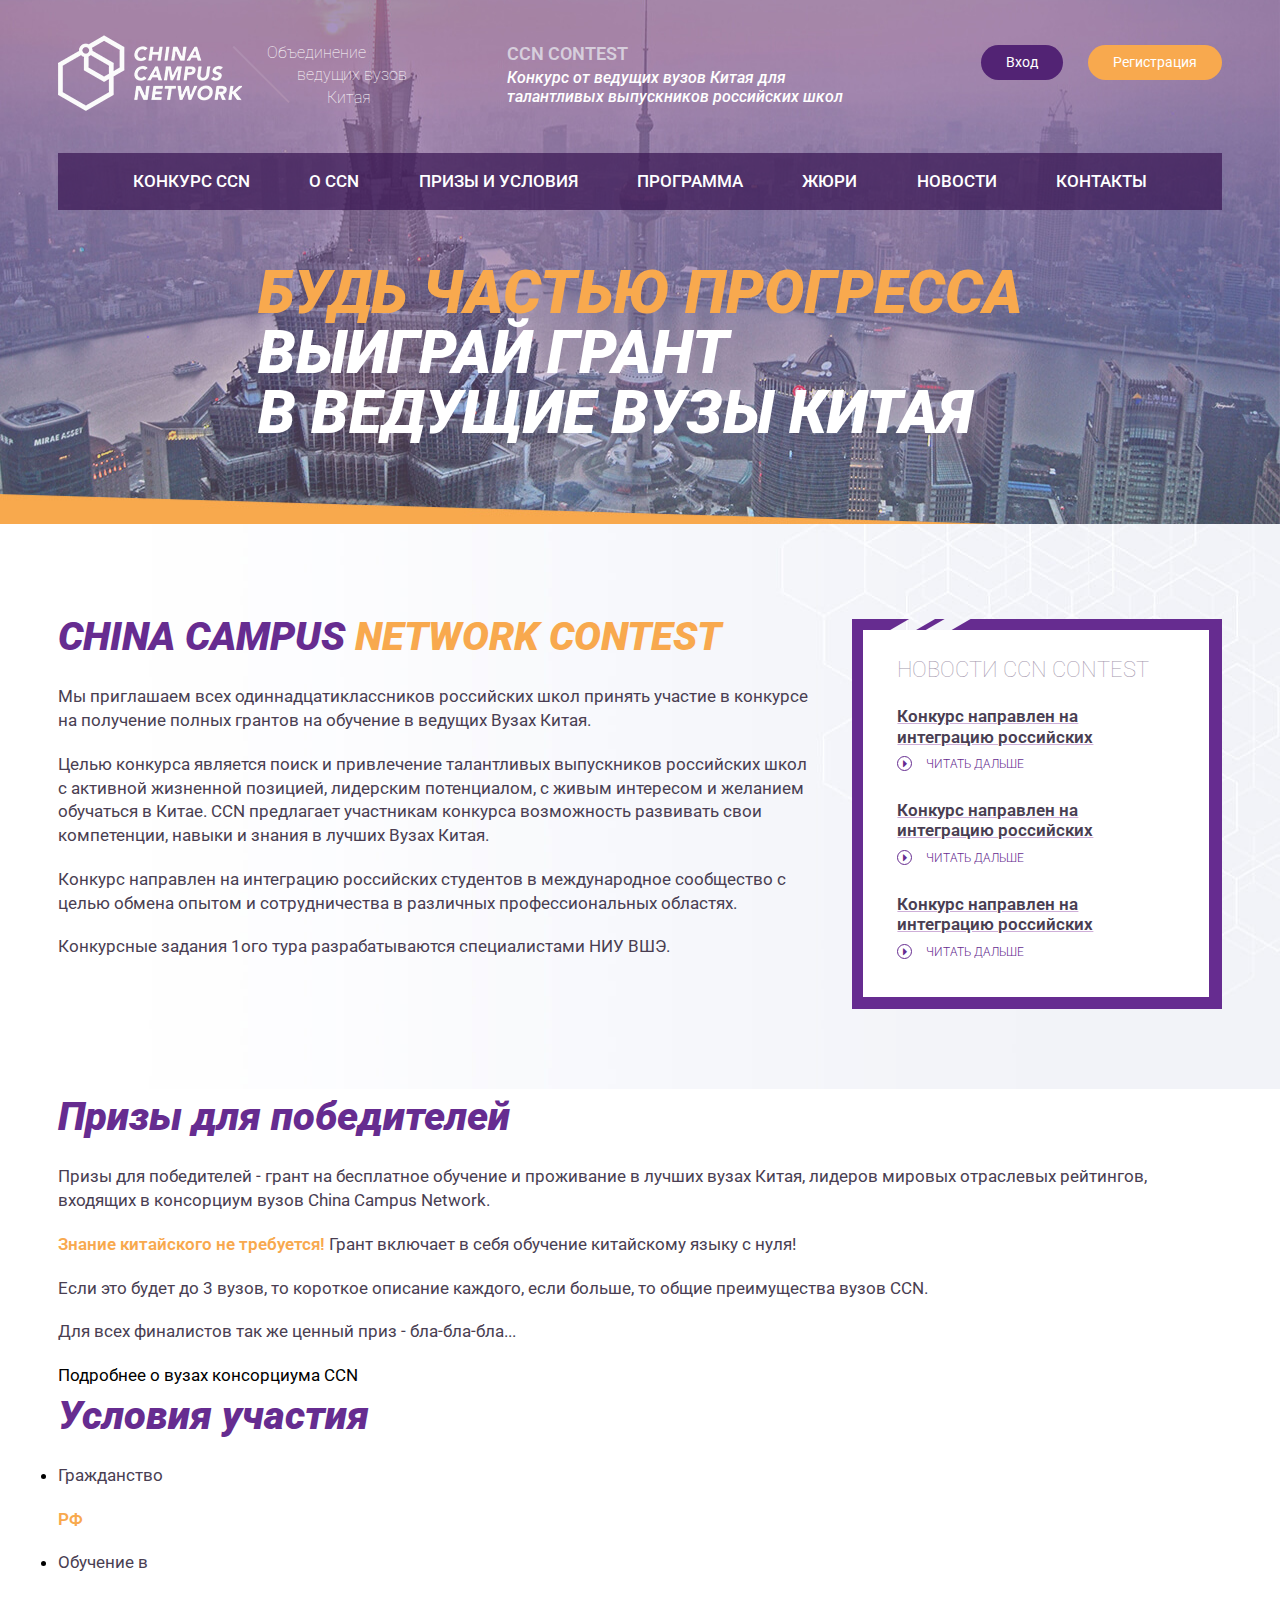
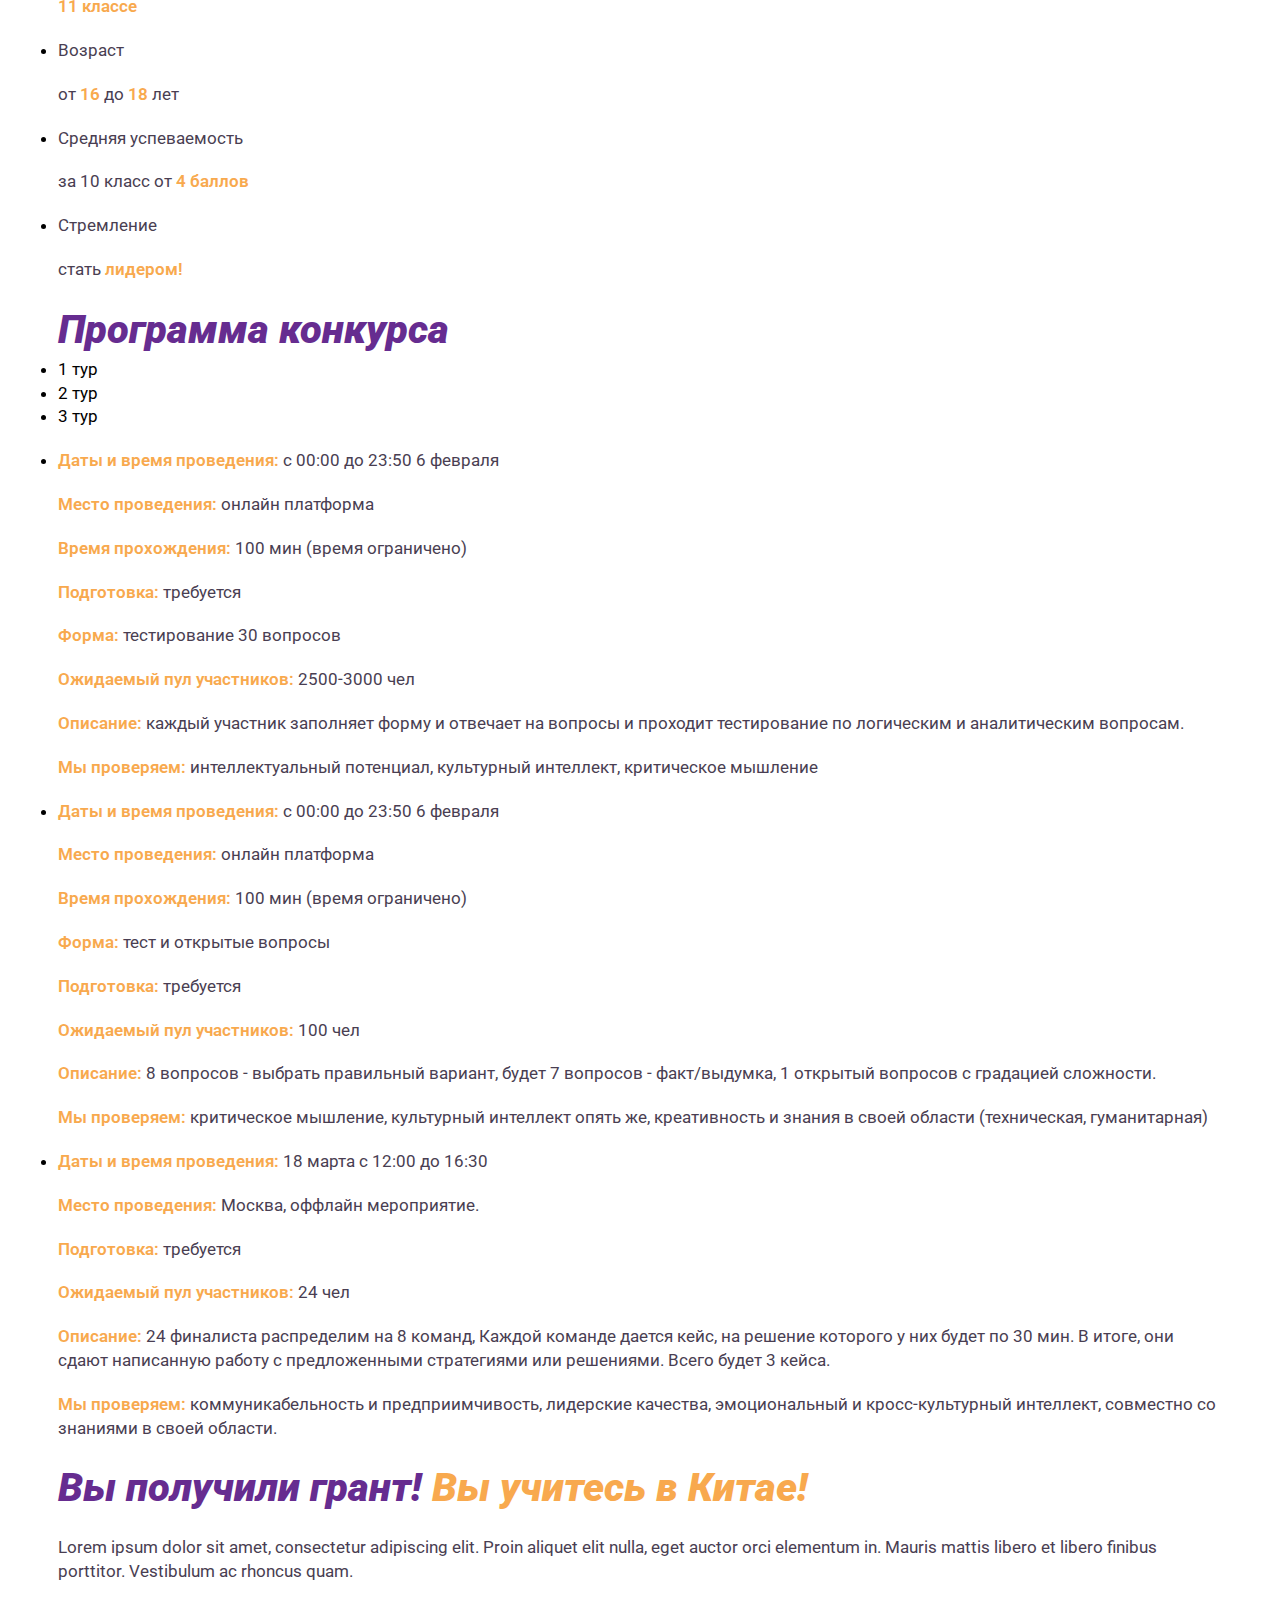
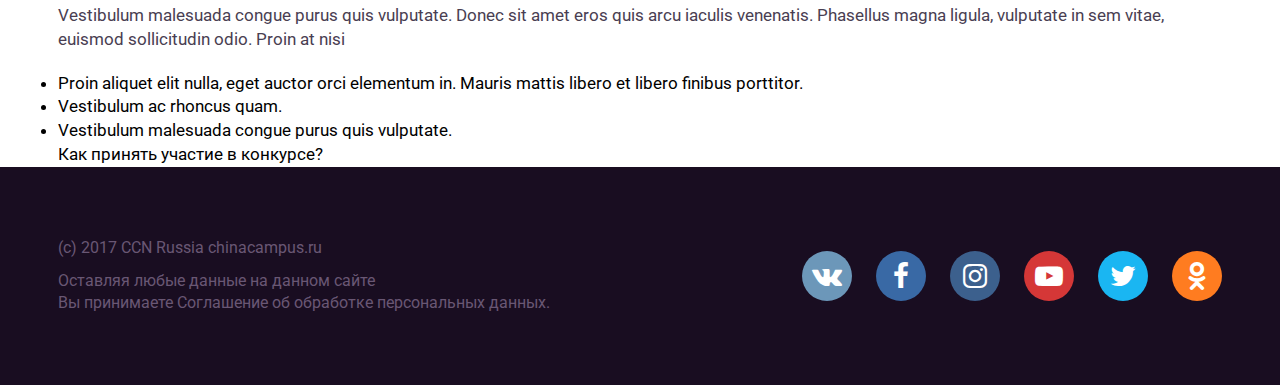
==== index.html @ eeb7c17a "Initial commit" ====
<!DOCTYPE html>
<html lang="en">
<head>
    <meta charset="UTF-8">
    <meta name="viewport" content="width=device-width, initial-scale=1.0">
    <title>China campus network - объединение ведущих вузов Китая</title>
    <link rel="stylesheet" href="css/custom-styles.css">
    <link rel="stylesheet" href="https://cdnjs.cloudflare.com/ajax/libs/font-awesome/4.7.0/css/font-awesome.min.css">
</head>
<body>

<div class="wrapper">

    <header role="banner">

        <div class="header-top">

            <div class="logo-block">

                <a href="#" class="logo"><img src="images/logo.png" alt="logo"></a>

                <div class="tagline">
                    <span>Объединение</span>
                    <span>ведущих вузов</span>
                    <span>Китая</span>
                </div>

            </div>

            <div class="header-info">
                <span>CCN CONTEST</span>
                Конкурс от ведущих вузов Китая для талантливых выпускников российских школ
            </div>

            <div class="sign-block">
                <button class="sign-in">Вход</button>
                <button class="sign-up">Регистрация</button>
            </div>
            
        </div>

        <nav>

            <ul>
                <li><a href="#">Конкурс CCN</a></li>
                <li><a href="#">О CCN</a></li>
                <li><a href="#">Призы и условия</a></li>
                <li><a href="#">Программа</a></li>
                <li><a href="#">Жюри</a></li>
                <li><a href="#">Новости</a></li>
                <li><a href="#">Контакты</a></li>
            </ul>

        </nav>

        <h1>
            <span>БУДЬ ЧАСТЬЮ ПРОГРЕССА</span>
            <span>ВЫИГРАЙ ГРАНТ</span>
            <span>В ВЕДУЩИЕ ВУЗЫ КИТАЯ</span>
        </h1>

    </header>

    <section class="about-ccn" id="about-ccn">

        <div class="section-info">

            <h2>CHINA CAMPUS <span>NETWORK CONTEST</span></h2>

            <p>
                Мы приглашаем всех одиннадцатиклассников российских школ принять участие в конкурсе на получение полных грантов на обучение в ведущих Вузах Китая.
            </p>

            <p>
                Целью конкурса является поиск и привлечение талантливых выпускников российских школ с активной жизненной позицией, лидерским потенциалом, с живым интересом и желанием обучаться в Китае. CCN предлагает участникам конкурса возможность развивать свои компетенции, навыки и знания в лучших Вузах Китая.
            </p>

            <p>
                Конкурс направлен на интеграцию российских студентов в международное сообщество с целью обмена опытом и сотрудничества в различных профессиональных областях.
            </p>

            <p>
                Конкурсные задания 1ого тура разрабатываются специалистами НИУ ВШЭ.
            </p>

        </div>

        <section class="ccn-news" id="ccn-news">

            <h2>Новости CCN CONTEST</h2>

            <div class="news-item">
                <div class="title"><span>Конкурс направлен на интеграцию российских студентов студентов российских студентов студентов</span></div>
                <i class="fa fa-caret-right"></i>
                <a href="#">Читать дальше</a>
            </div>

            <div class="news-item">
                <div class="title"><span>Конкурс направлен на интеграцию российских студентов</span></div>
                <i class="fa fa-caret-right"></i>
                <a href="#">Читать дальше</a>
            </div>

            <div class="news-item">
                <div class="title"><span>Конкурс направлен на интеграцию российских студентов</span></div>
                <i class="fa fa-caret-right"></i>
                <a href="#">Читать дальше</a>
            </div>

        </section>

    </section>

    <section class="prizes" id="prizes">

        <h2>Призы для победителей</h2>

        <div class="section-info">

            <p>
                Призы для победителей - грант на бесплатное обучение и проживание в лучших вузах Китая, лидеров мировых отраслевых рейтингов, входящих в консорциум вузов China Campus Network.
            </p>

            <p>
                <span>Знание китайского не требуется!</span> Грант включает в себя обучение китайскому языку с нуля!
            </p>

            <p>
                Если это будет до 3 вузов, то короткое описание каждого, если больше, то общие преимущества вузов CCN.
            </p>

            <p>
                Для всех финалистов так же ценный приз - бла-бла-бла...
            </p>

        </div>

        <div class="universities">

            <a href="#" class="btn-round">Подробнее о вузах консорциума CCN</a>

        </div>

    </section>

    <section class="conditions" id="conditions">

        <h2>Условия участия</h2>

        <ul>
            <li>
                <p>Гражданство</p>
                <p><span>РФ</span></p>
            </li>
            <li>
                <p>Обучение в</p>
                <p><span>11 классе</span></p>
            </li>
            <li>
                <p>Возраст</p>
                <p>от <span>16</span> до <span>18</span> лет</p>
            </li>
            <li>
                <p>Средняя успеваемость</p>
                <p>за 10 класс от <span>4 баллов</span></p>
            </li>
            <li>
                <p>Стремление</p>
                <p>стать <span>лидером!</span></p>
            </li>
        </ul>

    </section>

    <section class="program" id="program">

        <h2>Программа конкурса</h2>

        <ul class="program-caption">
            <li>1 тур</li>
            <li>2 тур</li>
            <li>3 тур</li>
        </ul>

        <ul class="program-tours">

            <li>

                <p>
                    <span class="newline">Даты и время проведения:</span> с 00:00 до 23:50 6 февраля
                </p>

                <p>
                    <span>Место проведения:</span> онлайн платформа
                </p>

                <p>
                    <span>Время прохождения:</span> 100 мин (время ограничено)
                </p>

                <p>
                    <span>Подготовка:</span> требуется
                </p>

                <p>
                    <span>Форма:</span> тестирование 30 вопросов
                </p>

                <p>
                    <span class="newline">Ожидаемый пул участников:</span> 2500-3000 чел
                </p>

                <p>
                    <span>Описание:</span> каждый участник заполняет форму и отвечает на вопросы и проходит тестирование по логическим и аналитическим вопросам.
                </p>

                <p>
                    <span class="newline">Мы проверяем:</span> интеллектуальный потенциал, культурный интеллект, критическое мышление
                </p>

            </li>

            <li>

                <p>
                    <span class="newline">Даты и время проведения:</span> с 00:00 до 23:50 6 февраля
                </p>

                <p>
                    <span>Место проведения:</span> онлайн платформа
                </p>

                <p>
                    <span>Время прохождения:</span> 100 мин (время ограничено)
                </p>

                <p>
                    <span>Форма:</span> тест и открытые вопросы
                </p>

                <p>
                    <span>Подготовка:</span> требуется
                </p>

                <p>
                    <span class="newline">Ожидаемый пул участников:</span> 100 чел
                </p>

                <p>
                    <span>Описание:</span> 8 вопросов - выбрать правильный вариант, будет 7 вопросов - факт/выдумка, 1 открытый вопросов с градацией сложности.
                </p>

                <p>
                    <span>Мы проверяем:</span> критическое мышление, культурный интеллект опять же, креативность и знания в своей области (техническая, гуманитарная)
                </p>

            </li>

            <li>

                <p>
                    <span class="newline">Даты и время проведения:</span> 18 марта с 12:00 до 16:30
                </p>

                <p>
                    <span>Место проведения:</span> Москва, оффлайн мероприятие.
                </p>

                <p>
                    <span>Подготовка:</span> требуется
                </p>

                <p>
                    <span class="newline">Ожидаемый пул участников:</span> 24 чел
                </p>

                <p>
                    <span>Описание:</span> 24 финалиста распределим на 8 команд, Каждой команде дается кейс, на решение которого у них будет по 30 мин. В итоге, они сдают написанную работу с предложенными стратегиями или решениями. Всего будет 3 кейса.
                </p>

                <p>
                    <span>Мы проверяем:</span> коммуникабельность и предприимчивость, лидерские качества, эмоциональный и кросс-культурный интеллект, совместно со знаниями в своей области.
                </p>

            </li>

        </ul>

    </section>

    <section class="how-participate" id="how-participate">

        <h2>Вы получили грант! <span>Вы учитесь в Китае!</span></h2>

        <div class="section-info">

            <p>
                Lorem ipsum dolor sit amet, consectetur adipiscing elit. Proin aliquet elit nulla, eget auctor orci elementum in. Mauris mattis libero et libero finibus porttitor. Vestibulum ac rhoncus quam.
            </p>

            <p>
                Vestibulum malesuada congue purus quis vulputate. Donec sit amet eros quis arcu iaculis venenatis. Phasellus magna ligula, vulputate in sem vitae, euismod sollicitudin odio. Proin at nisi
            </p>

        </div>

        <div class="section-list">

            <h3></h3>

            <ul>
                <li>Proin aliquet elit nulla, eget auctor orci elementum in. Mauris mattis libero et libero finibus porttitor. </li>
                <li>Vestibulum ac rhoncus quam.</li>
                <li>Vestibulum malesuada congue purus quis vulputate.</li>
            </ul>

        </div>

        <a href="#" class="btn-round">Как принять участие в конкурсе?</a>

    </section>

    <footer role="contentinfo">

        <div class="footer-info">

            <p>(c) 2017 CCN Russia <a href="http://chinacampus.ru">chinacampus.ru</a></p>

            <p>Оставляя любые данные на данном сайте</p>

            <p>Вы принимаете <a href="#">Соглашение об обработке персональных данных</a>.</p>

        </div>

        <ul class="social-links">
            <li><a href="#"><i class="fa fa-vk"></i></a></li>
            <li><a href="#"><i class="fa fa-facebook"></i></a></li>
            <li><a href="#"><i class="fa fa-instagram"></i></a></li>
            <li><a href="#"><i class="fa fa-youtube-play"></i></a></li>
            <li><a href="#"><i class="fa fa-twitter"></i></a></li>
            <li><a href="#"><i class="fa fa-odnoklassniki"></i></a></li>
        </ul>

    </footer>

</div>

<script src="js/jquery-3.1.1.min.js"></script>
<script src="js/custom-scripts.js"></script>
</body>
</html>
---- css/custom-styles.css ----
@charset "UTF-8";
@import url('https://fonts.googleapis.com/css?family=Roboto:100,100i,300,300i,400,400i,500,500i,700,700i,900,900i&subset=cyrillic');

/**********************************************************************************************************************
********** general
***********************************************************************************************************************/

* {
    padding: 0;
    margin: 0;
    -webkit-box-sizing: border-box;
    -moz-box-sizing: border-box;
    box-sizing: border-box;
    font-size: 17px;
    line-height: 1.4;
    color: #000000;
    font-family: 'Roboto', sans-serif;
}

body {
    background: #ffffff;
}

.wrapper {
    width: 1280px;
    margin: 0 auto;
    position: relative;
}
section {
    display: block;
    width: 100%;
    position: relative;
    padding: 0 4.5%;
}
section:after {
    content: '';
    display: block;
    clear: both;
}
section p {
    margin: 20px 0;
    color: #493e52;
}
section p span {
    color: #f8a94e;
    font-weight: 600;
}
h1 {
    display: inline-block;
    font-size: 3.529411764705882em;
    text-align: left;
    margin: 4.5% 0 7%;
}
h1 span {
    display: block;
    font-size: inherit;
    color: #ffffff;
    font-weight: 900;
    font-style: italic;
    line-height: 1;
}
h1 span:first-of-type {
    color: #f8a94e;
}
h2 {
    font-size: 2.352941176470588em;
    color: #662c90;
    font-weight: 900;
    font-style: italic;
}
h2 span {
    font-size: inherit;
    color: #f8a94e;
    font-weight: inherit;
    font-style: inherit;
}

a {
    text-decoration: none;
}

a, button {
    cursor: pointer;
    -webkit-transition: 0.4s;
    -moz-transition: 0.4s;
    -ms-transition: 0.4s;
    -o-transition: 0.4s;
    transition: 0.4s;
    -webkit-appearance: none;
}

a:active, a:focus {
    outline: none;
}

button, button:hover, button:active {
    outline: none;
    border: none;
}
button::-moz-focus-inner {
    outline: none;
    border: none;
}

/**********************************************************************************************************************
********** header
***********************************************************************************************************************/

header[role='banner'] {
    background: transparent url('../images/background-header.jpg') no-repeat center bottom;
    background-size: cover;
    padding: 0 4.5%;
    text-align: center;
}

.header-top {
    display: flex;
    justify-content: space-between;
    align-items: flex-start;
    text-align: left;
    padding: 3% 0;
}

.logo {
    width: 184px;
    float: left;
    position: relative;
}
.logo:after {
    content: '';
    display: block;
    width: 2px;
    height: 95%;
    background: #ae8fb0;
    position: absolute;
    right: -20px;
    top: 0;
    -webkit-transform: rotate(-45deg);
    -moz-transform: rotate(-45deg);
    -ms-transform: rotate(-45deg);
    -o-transform: rotate(-45deg);
    transform: rotate(-45deg);
}
.tagline {
    float: left;
    margin-left: 25px;
    margin-top: 7px;
}
.tagline span {
    display: block;
    font-weight: 100;
    color: #ffffff;
    font-size: 0.9411764705882353em;
}
.tagline span:nth-of-type(2) {
    margin-left: 30px;
}
.tagline span:nth-of-type(3) {
    margin-left: 60px;
}

.header-info {
    width: 375px;
    font-size: 0.9411764705882353em;
    color: #ffffff;
    font-style: italic;
    font-weight: 500;
    line-height: 1.2;
}
.header-info span {
    display: block;
    color: #d6cedc;
    font-size: 1.125em;
    font-style: normal;
    font-weight: 600;
    line-height: 1;
    margin: 10px 0 5px;
}

.sign-block button {
    display: block;
    float: left;
    height: 35px;
    line-height: 1;
    padding: 0 25px;
    font-size: 0.8235294117647059em;
    color: #ffffff;
    -webkit-border-radius: 20px;
    -moz-border-radius: 20px;
    border-radius: 20px;
    margin-top: 10px;
}
.sign-in {
    background: #522374;
}
.sign-in:hover {
    background: #ffffff;
    color: #522374;
}
button:active {
    padding-top: 5px;
}
.sign-up {
    background: #f8a94e;
    margin-left: 25px;
}
.sign-up:hover {
    background: #ffffff;
    color: #f8a94e;
}

nav {
    background: rgba(55, 20, 81, 0.7);
}
nav ul {
    display: flex;
    justify-content: space-between;
    align-items: stretch;
    padding: 0 5%;
    list-style: none;
}
nav ul li a {
    display: block;
    font-weight: 500;
    text-transform: uppercase;
    color: #ffffff;
    line-height: 1;
    padding: 1.2em 1em;
    overflow: hidden;
    position: relative;
}
nav ul li a:hover {
    background: linear-gradient(to right, rgba(55, 20, 81, 0) 0%, rgba(55, 20, 81, 0.5) 20%, rgba(55, 20, 81, 0.5) 85%, rgba(55, 20, 81, 0) 100%);
    color: #f8a94e;
}
nav ul li a:active {
    padding: 1.4em 1em 1em;
}

/**********************************************************************************************************************
********** footer
***********************************************************************************************************************/

footer[role='contentinfo'] {
    display: flex;
    justify-content: space-between;
    align-items: center;
    background: #190d21;
    padding: 5.5% 4.5%;
}

.footer-info  p {
    color: #695774;
    font-size: 0.9411764705882353em;
}
.footer-info  p:first-of-type {
    padding-bottom: 10px;
}
.footer-info  p a {
    font-size: inherit;
    color: inherit;
}
.footer-info  p a:hover {
    color: #f8a94e;
}
.footer-info .personal-data {

}
footer .social-links li {
    display: inline-block;
    margin-right: 20px;
}
footer .social-links li:last-child {
    margin-right: 0;
}
footer .social-links li a {
    display: block;
    width: 50px;
    height: 50px;
    color: #ffffff;
    -webkit-border-radius: 100%;
    -moz-border-radius: 100%;
    border-radius: 100%;
    text-align: center;
}
footer .social-links li:nth-child(1) a {background: #6c97b9;}
footer .social-links li:nth-child(2) a {background: #3969a5;}
footer .social-links li:nth-child(3) a {background: #3c608d;}
footer .social-links li:nth-child(4) a {background: #d53737;}
footer .social-links li:nth-child(5) a {background: #1ab6f2;}
footer .social-links li:nth-child(6) a {background: #ff7c20;}

footer .social-links li:nth-child(1) a:hover {background: #ffffff; color: #6c97b9;}
footer .social-links li:nth-child(2) a:hover {background: #ffffff; color: #3969a5;}
footer .social-links li:nth-child(3) a:hover {background: #ffffff; color: #3c608d;}
footer .social-links li:nth-child(4) a:hover {background: #ffffff; color: #d53737;}
footer .social-links li:nth-child(5) a:hover {background: #ffffff; color: #1ab6f2;}
footer .social-links li:nth-child(6) a:hover {background: #ffffff; color: #ff7c20;}

footer .social-links li a:active {
    -webkit-transform: scale(0.9);
    -moz-transform: scale(0.9);
    -ms-transform: scale(0.9);
    -o-transform: scale(0.9);
    transform: scale(0.9);
}

footer .social-links li a i {
    color: inherit;
    font-size: 28px;
    line-height: 50px;
}

/**********************************************************************************************************************
********** about-ccn
***********************************************************************************************************************/

.about-ccn {
    padding-top: 7.4%;
    padding-bottom: 6.25%;
    background: url('../images/background-1.jpg') no-repeat right top;
    background-size: cover;
}
.section-info h2 {
    margin-top: -10px;
}
.about-ccn .section-info {
    float: left;
    width: calc(100% - 405px);
}
.ccn-news {
    width: 370px;
    height: 390px;
    float: right;
    background: transparent url('../images/background-2.png') no-repeat center;
    background-size: 100%;
    padding: 40px 45px;
}
.ccn-news h2 {
    font-size: 1.294117647058824em;
    color: #a598ae;
    text-transform: uppercase;
    font-weight: 100;
    font-style: normal;
    line-height: 1;
    overflow: hidden;
    text-overflow: ellipsis;
    white-space: nowrap;
}
.ccn-news .news-item {
    margin-top: 25px;
}
.ccn-news .news-item .title {
    color: #ceaed8;
    font-weight: 100;
    text-decoration: underline;
    margin-bottom: 5px;
    line-height: 1.2;
    overflow: hidden;
    height: 40px;
}
.ccn-news .news-item .title span {
    color: #493e52;
    font-weight: 600;
    line-height: 1;
}
.ccn-news .news-item .fa {
    display: inline-block;
    text-align: center;
    width: 15px;
    height: 15px;
    line-height: 15px;
    border: 1px solid #662c90;
    -webkit-border-radius: 100%;
    -moz-border-radius: 100%;
    border-radius: 100%;
    color: #662c90;
    font-size: 12px;
    padding-left: 1px;
    margin-right: 10px;
}
.ccn-news .news-item a {
    color: #662c90;
    font-size: 12px;
    text-transform: uppercase;
    font-weight: 300;
}
.ccn-news .news-item a:hover {
    text-decoration: underline;
}
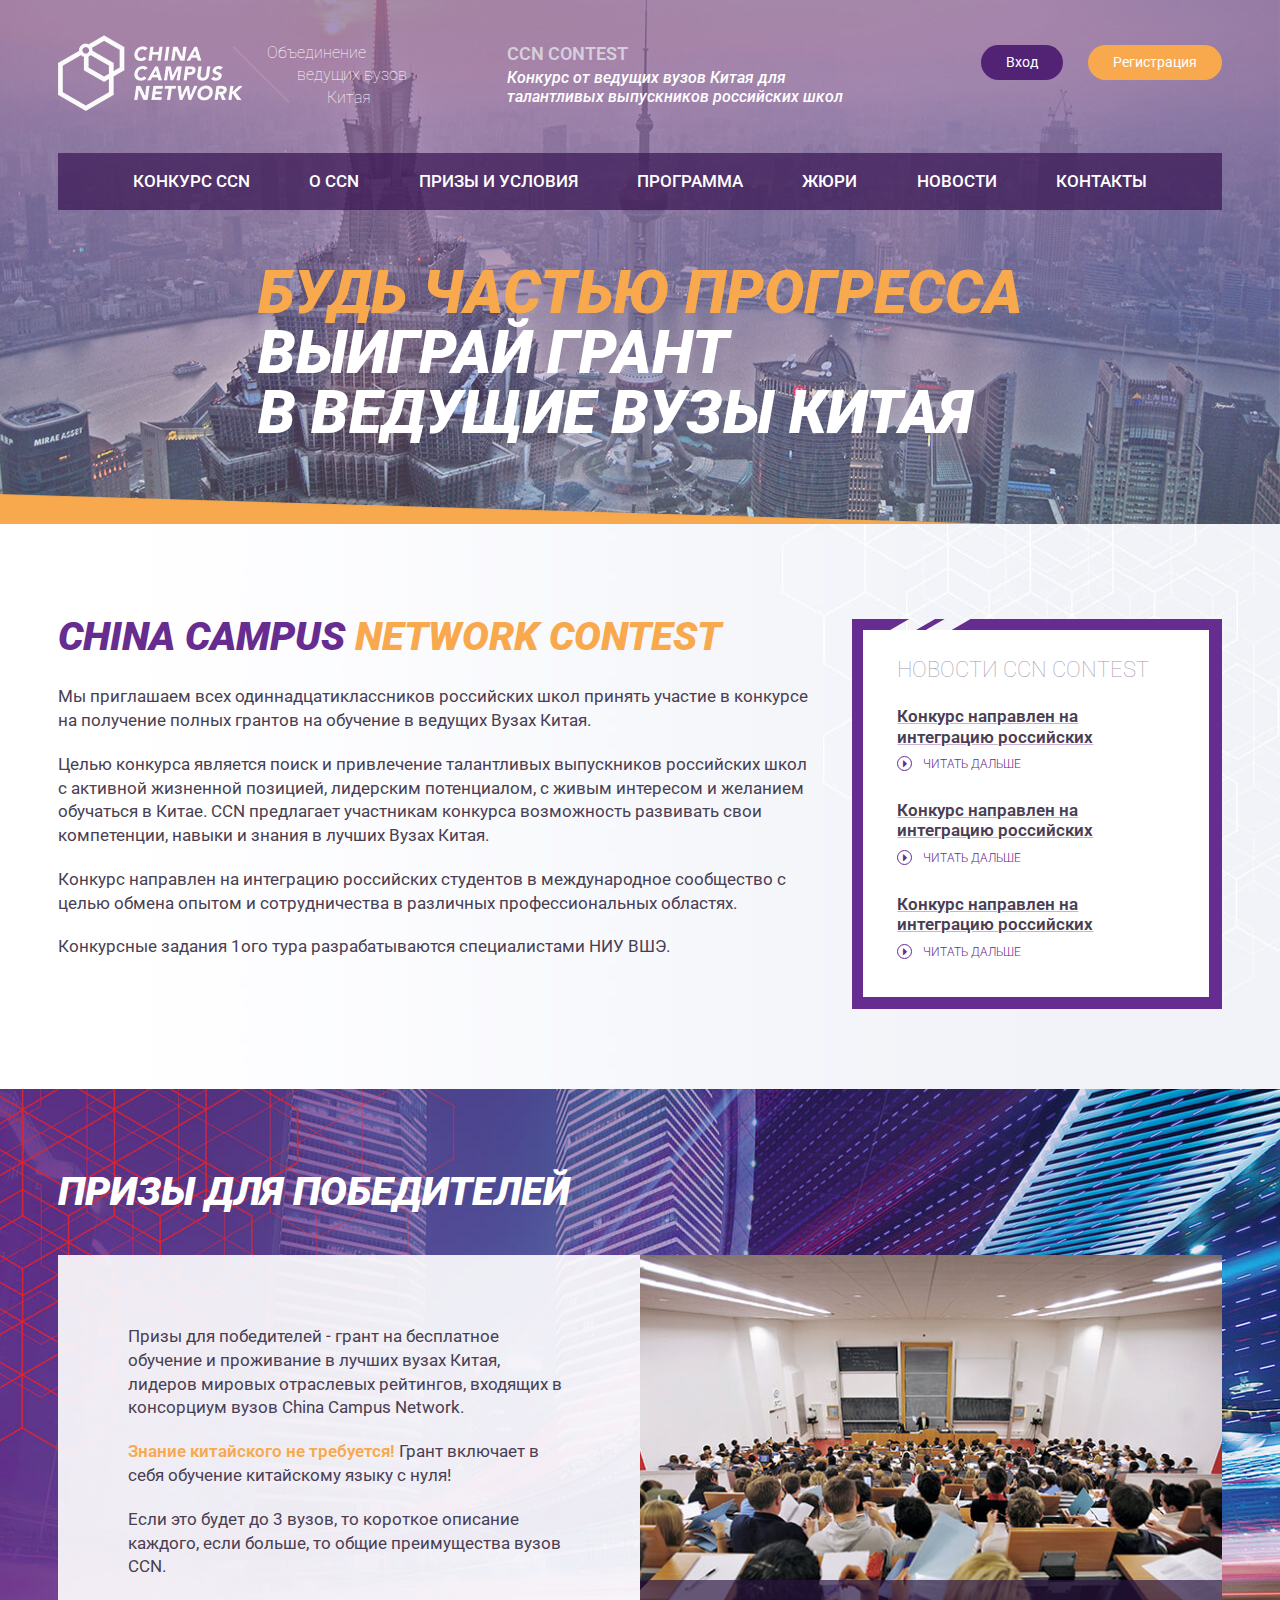
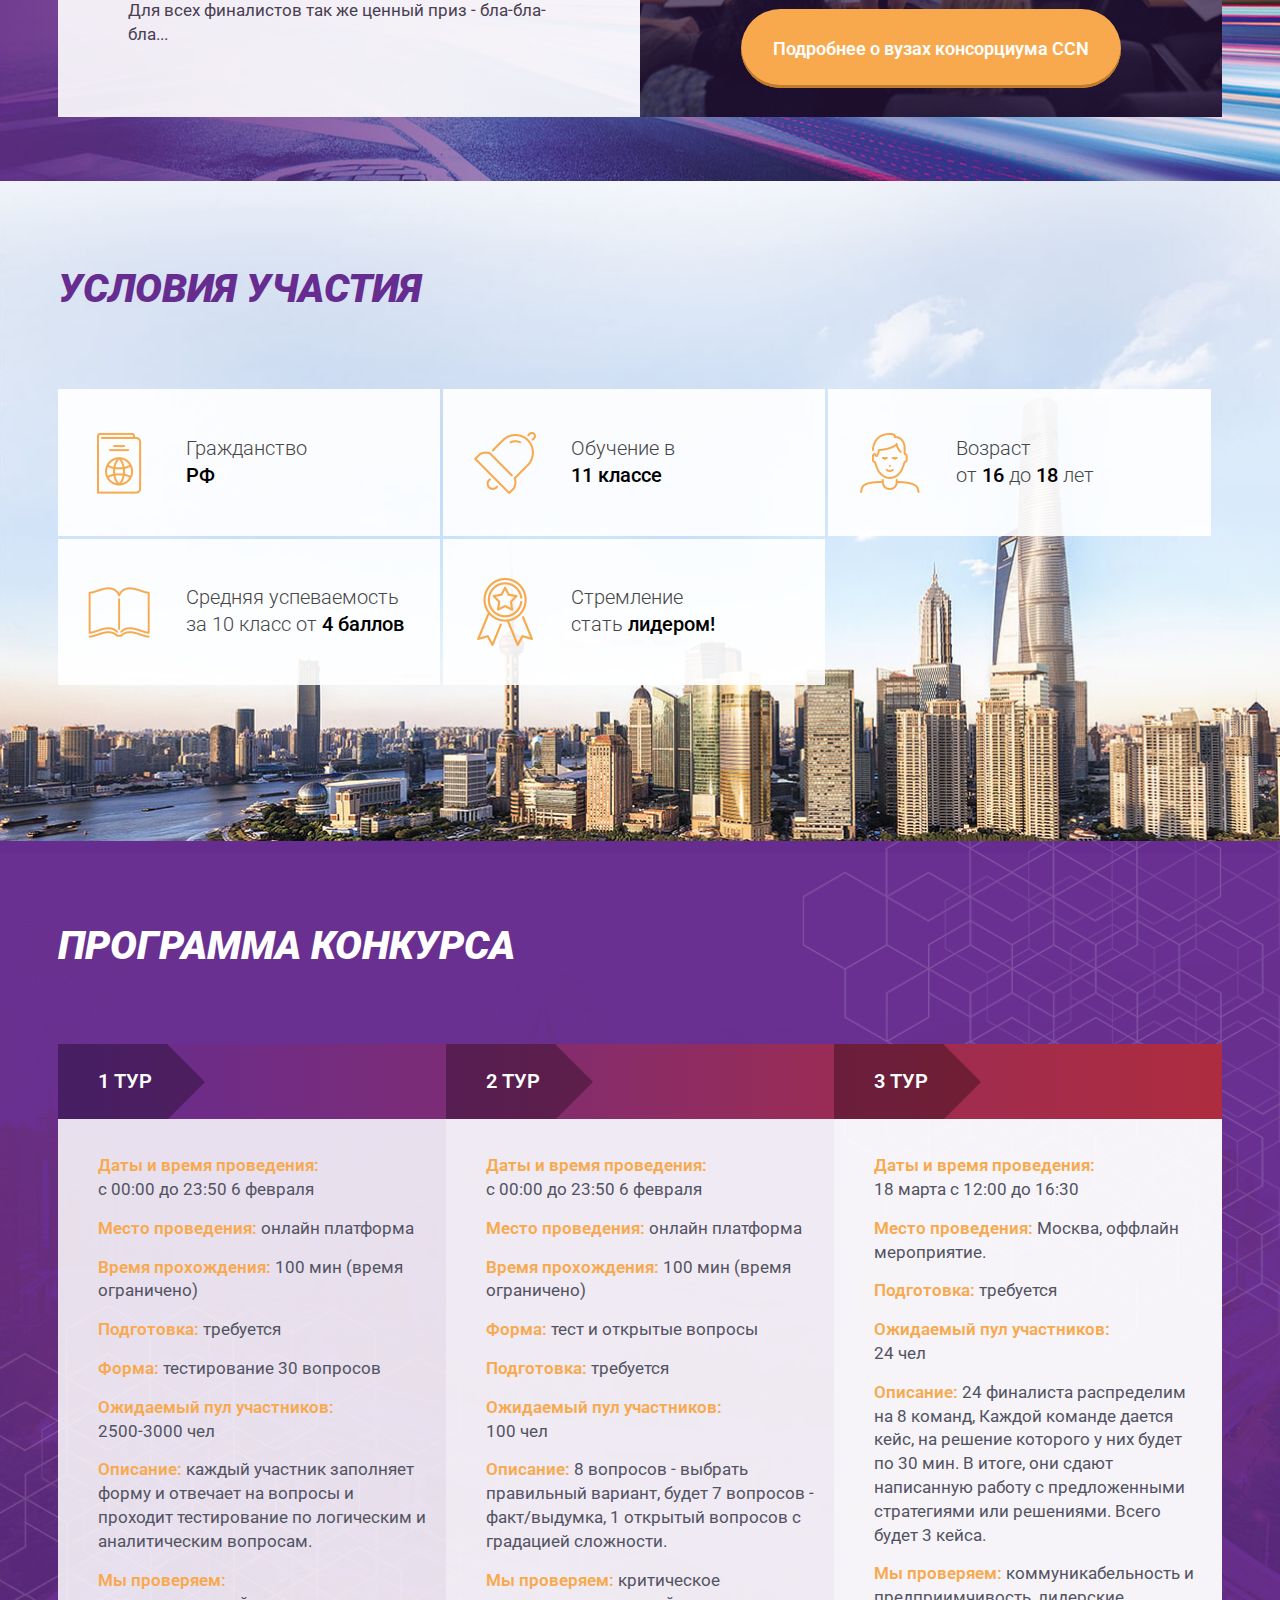
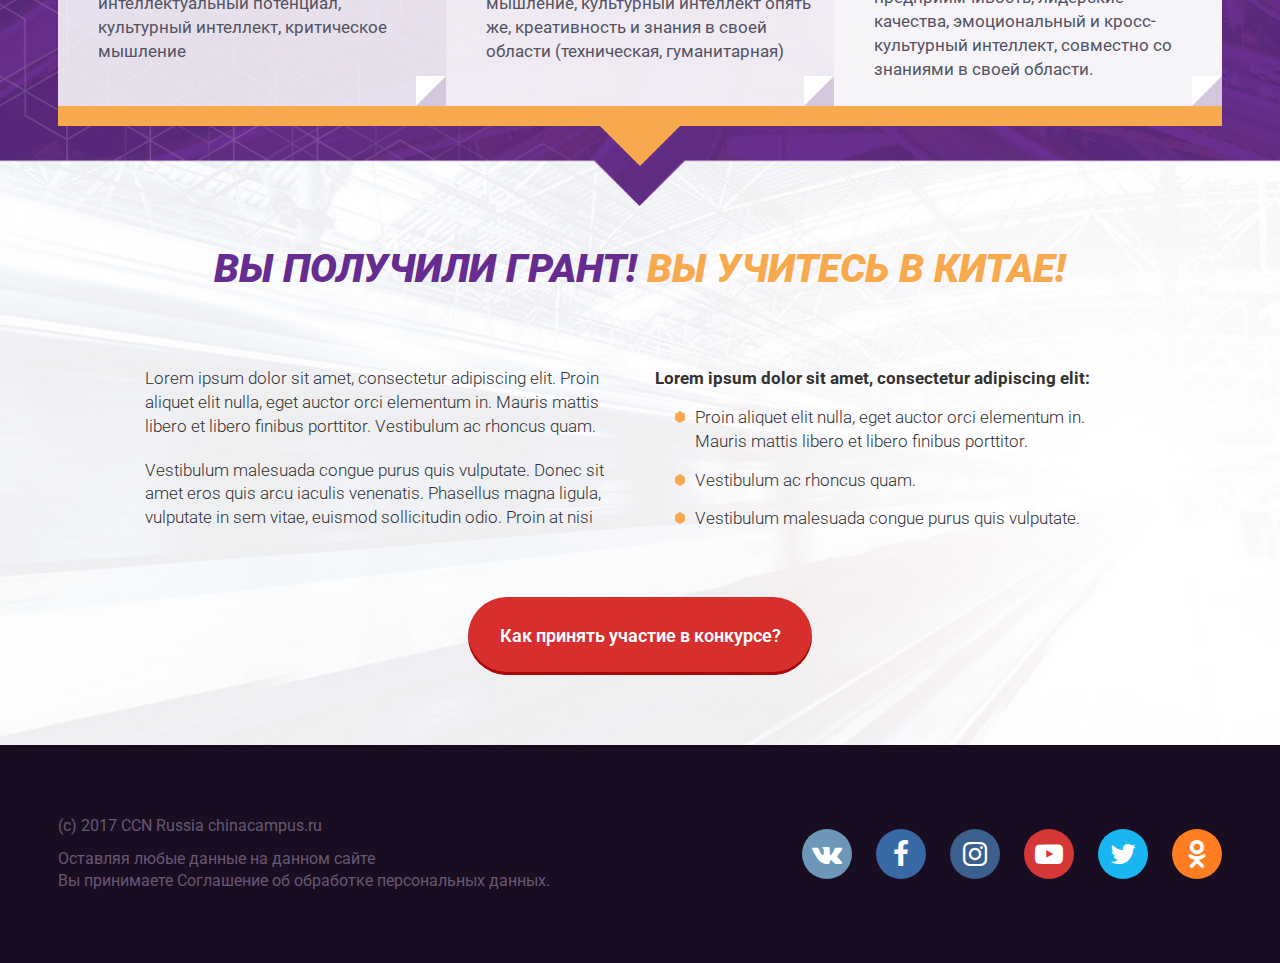
==== commit 44e4ab48: "v 0.1" ====
--- a/index.html
+++ b/index.html
@@ -91,19 +91,25 @@
 
             <div class="news-item">
                 <div class="title"><span>Конкурс направлен на интеграцию российских студентов студентов российских студентов студентов</span></div>
-                <i class="fa fa-caret-right"></i>
+                <div class="icon-item">
+                    <i class="fa fa-caret-right"></i>
+                </div>
                 <a href="#">Читать дальше</a>
             </div>
 
             <div class="news-item">
                 <div class="title"><span>Конкурс направлен на интеграцию российских студентов</span></div>
-                <i class="fa fa-caret-right"></i>
+                <div class="icon-item">
+                    <i class="fa fa-caret-right"></i>
+                </div>
                 <a href="#">Читать дальше</a>
             </div>
 
             <div class="news-item">
                 <div class="title"><span>Конкурс направлен на интеграцию российских студентов</span></div>
-                <i class="fa fa-caret-right"></i>
+                <div class="icon-item">
+                    <i class="fa fa-caret-right"></i>
+                </div>
                 <a href="#">Читать дальше</a>
             </div>
 
@@ -137,7 +143,9 @@
 
         <div class="universities">
 
-            <a href="#" class="btn-round">Подробнее о вузах консорциума CCN</a>
+            <div class="btn-wrapper">
+                <a href="#" class="btn-round">Подробнее о вузах консорциума CCN</a>
+            </div>
 
         </div>
 
@@ -149,24 +157,29 @@
 
         <ul>
             <li>
-                <p>Гражданство</p>
-                <p><span>РФ</span></p>
-            </li>
-            <li>
-                <p>Обучение в</p>
-                <p><span>11 классе</span></p>
-            </li>
-            <li>
-                <p>Возраст</p>
-                <p>от <span>16</span> до <span>18</span> лет</p>
-            </li>
-            <li>
-                <p>Средняя успеваемость</p>
-                <p>за 10 класс от <span>4 баллов</span></p>
-            </li>
-            <li>
-                <p>Стремление</p>
-                <p>стать <span>лидером!</span></p>
+                <div class="icon-conditions"></div>
+                <div>Гражданство</div>
+                <div><span>РФ</span></div>
+            </li>
+            <li>
+                <div class="icon-conditions"></div>
+                <div>Обучение в</div>
+                <div><span>11 классе</span></div>
+            </li>
+            <li>
+                <div class="icon-conditions"></div>
+                <div>Возраст</div>
+                <div>от <span>16</span> до <span>18</span> лет</div>
+            </li>
+            <li>
+                <div class="icon-conditions"></div>
+                <div>Средняя успеваемость</div>
+                <div>за 10 класс от <span>4 баллов</span></div>
+            </li>
+            <li>
+                <div class="icon-conditions"></div>
+                <div>Стремление</div>
+                <div>стать <span>лидером!</span></div>
             </li>
         </ul>
 
@@ -177,9 +190,9 @@
         <h2>Программа конкурса</h2>
 
         <ul class="program-caption">
-            <li>1 тур</li>
-            <li>2 тур</li>
-            <li>3 тур</li>
+            <li><span>1 тур</span></li>
+            <li><span>2 тур</span></li>
+            <li><span>3 тур</span></li>
         </ul>
 
         <ul class="program-tours">
@@ -306,12 +319,12 @@
 
         <div class="section-list">
 
-            <h3></h3>
+            <h3>Lorem ipsum dolor sit amet, consectetur adipiscing elit:</h3>
 
             <ul>
-                <li>Proin aliquet elit nulla, eget auctor orci elementum in. Mauris mattis libero et libero finibus porttitor. </li>
-                <li>Vestibulum ac rhoncus quam.</li>
-                <li>Vestibulum malesuada congue purus quis vulputate.</li>
+                <li><span></span>Proin aliquet elit nulla, eget auctor orci elementum in. Mauris mattis libero et libero finibus porttitor. </li>
+                <li><span></span>Vestibulum ac rhoncus quam.</li>
+                <li><span></span>Vestibulum malesuada congue purus quis vulputate.</li>
             </ul>
 
         </div>
--- a/css/custom-styles.css
+++ b/css/custom-styles.css
@@ -67,6 +67,7 @@
     color: #662c90;
     font-weight: 900;
     font-style: italic;
+    text-transform: uppercase;
 }
 h2 span {
     font-size: inherit;
@@ -100,6 +101,30 @@
 button::-moz-focus-inner {
     outline: none;
     border: none;
+}
+
+.btn-round {
+    display: inline-block;
+    font-size: 1.058823529411765em;
+    font-weight: 600;
+    color: #ffffff;
+    padding: 1.470588235294118em 1.764705882352941em;
+    background: #f8a94e;
+    -webkit-border-radius: 25%;
+    -moz-border-radius: 25%;
+    border-radius: 3em;
+    -webkit-box-shadow: inset 0 -3px 0 0 rgba(193, 123, 42, 1);
+    -moz-box-shadow: inset 0 -3px 0 0 rgba(193, 123, 42, 1);
+    box-shadow: inset 0 -3px 0 0 rgba(193, 123, 42, 1);
+}
+.btn-round:hover {
+    background: #ffffff;
+    color: #f8a94e;
+}
+.btn-round:active {
+    -webkit-box-shadow: inset 0 -6px 0 0 rgba(193, 123, 42, 1);
+    -moz-box-shadow: inset 0 -6px 0 0 rgba(193, 123, 42, 1);
+    box-shadow: inset 0 -6px 0 0 rgba(193, 123, 42, 1);
 }
 
 /**********************************************************************************************************************
@@ -364,20 +389,30 @@
     font-weight: 600;
     line-height: 1;
 }
-.ccn-news .news-item .fa {
+.ccn-news .news-item .icon-item {
     display: inline-block;
+    vertical-align: middle;
     text-align: center;
     width: 15px;
     height: 15px;
-    line-height: 15px;
+    padding-left: 1px;
+    margin-right: 7px;
     border: 1px solid #662c90;
     -webkit-border-radius: 100%;
     -moz-border-radius: 100%;
     border-radius: 100%;
+    position: relative;
+}
+.ccn-news .news-item .fa {
+    display: inline-block;
+    line-height: 0;
     color: #662c90;
     font-size: 12px;
-    padding-left: 1px;
-    margin-right: 10px;
+    position: absolute;
+    margin: auto;
+    top: 7px;
+    right: 0;
+    left: 0;
 }
 .ccn-news .news-item a {
     color: #662c90;
@@ -389,4 +424,324 @@
     text-decoration: underline;
 }
 
-
+/**********************************************************************************************************************
+********** prizes
+***********************************************************************************************************************/
+
+.prizes {
+    background: transparent url('../images/background-3.jpg') no-repeat center;
+    background-size: cover;
+    padding-top: 5.85%;
+    padding-bottom: 5%;
+    display: flex;
+    justify-content: flex-start;
+    align-items: stretch;
+    flex-wrap: wrap;
+}
+.prizes h2 {
+    display: block;
+    width: 100%;
+    color: #ffffff;
+    margin-bottom: 3%;
+}
+.prizes .section-info {
+    width: 50%;
+    background: rgba(255, 255, 255, 0.9);
+    padding: 50px 70px;
+}
+
+.prizes .universities {
+    width: 50%;
+    background: transparent url('../images/universities.jpg') no-repeat center bottom;
+    background-size: cover;
+    position: relative;
+}
+.prizes .universities .btn-wrapper {
+    content: '';
+    display: block;
+    position: absolute;
+    left: 0;
+    right: 0;
+    bottom: 0;
+    background: rgba(43, 22, 65, 0.68);
+    z-index: 1;
+    text-align: center;
+}
+.prizes .universities .btn-round {
+    margin: 5% 0;
+}
+
+/**********************************************************************************************************************
+********** conditions
+***********************************************************************************************************************/
+
+.conditions {
+    background: transparent url('../images/background-4.jpg') no-repeat center;
+    background-size: cover;
+    padding-top: 6.25%;
+    padding-bottom: 12%;
+}
+.conditions h2 {
+    margin-bottom: 6.25%;
+}
+
+.conditions ul li {
+    display: block;
+    width: calc(33% - 2px);
+    float: left;
+    margin-right: 3px;
+    margin-bottom: 3px;
+    background: rgba(255, 255, 255, 0.9);
+    padding: 4% 2% 4% 11%;
+    position: relative;
+}
+.conditions ul li:nth-child(3n) {
+    margin-right: 0;
+}
+.conditions ul li div {
+    font-weight: 300;
+    font-size: 1.2em;
+    color: #464646;
+    line-height: 1.2;
+}
+.conditions ul li span {
+    font-weight: 500;
+    font-size: inherit;
+}
+.conditions ul li:before {
+    content: '';
+    display: block;
+    width: 70px;
+    height: 70px;
+    background: transparent url('../images/sprite-icons.png') no-repeat;
+    position: absolute;
+    left: 7%;
+    top: 0;
+    bottom: 0;
+    margin: auto;
+}
+
+.conditions ul li:nth-child(1):before {background-position: 0 0;}
+.conditions ul li:nth-child(2):before {background-position: -70px 0;}
+.conditions ul li:nth-child(3):before {background-position: -140px 0;}
+.conditions ul li:nth-child(4):before {background-position: -210px 0;}
+.conditions ul li:nth-child(5):before {background-position: -280px 0;}
+
+
+/**********************************************************************************************************************
+********** program
+***********************************************************************************************************************/
+
+.program {
+    background: transparent url('../images/background-5.png') no-repeat center bottom;
+    background-size: cover;
+    padding-top: 6%;
+    padding-bottom: 80px;
+    margin-bottom: -45px;
+    position: relative;
+    z-index: 1;
+}
+.program h2 {
+    margin-bottom: 6%;
+    color: #ffffff;
+}
+
+.program-caption {
+    background: linear-gradient(to right, #662c90, #7c2c77 33%, #992c56 66%, #ae2c3f);
+}
+.program-caption:after {
+    content: '';
+    display: block;
+    clear: both;
+}
+.program-caption li {
+    display: block;
+    float: left;
+    width: 33.33333%;
+    height: 75px;
+    padding: 0 40px;
+    text-transform: uppercase;
+    position: relative;
+}
+.program-caption li span {
+    line-height: 75px;
+    font-weight: 600;
+    color: #ffffff;
+    font-size: 1.176470588235294em;
+    position: relative;
+    z-index: 3;
+}
+.program-caption li:before {
+    content: '';
+    display: block;
+    width: 110px;
+    height: 75px;
+    background: rgba(0, 0, 0, 0.3);
+    position: absolute;
+    left: 0;
+    top: 0;
+}
+.program-caption li:after {
+    content: '';
+    height: 0;
+    width: 0;
+    border-left: 37px solid rgba(0, 0, 0, 0.3);
+    border-top: 37px solid transparent;
+    border-bottom: 37px solid transparent;
+    position: absolute;
+    left: 110px;
+    top: 1px;
+}
+
+.program-tours {
+    display: flex;
+    justify-content: flex-start;
+    align-items: stretch;
+    border-bottom:20px solid #f8a94e;
+    position: relative;
+}
+.program-tours:after {
+    content: '';
+    display: block;
+    width: 0;
+    height: 0;
+    border-top: 60px solid #f8a94e;
+    border-left: 60px solid transparent;
+    border-right: 60px solid transparent;
+    position: absolute;
+    margin: auto;
+    left: 0;
+    right: 0;
+    top: 100%;
+}
+.program-tours li {
+    display: block;
+    width: 33.3333%;
+    padding: 20px 20px 10px 40px;
+    position: relative;
+}
+.program-tours li:before {
+    content: '';
+    display: block;
+    width: 30px;
+    height: 30px;
+    background: #ffffff;
+    position: absolute;
+    right: 0;
+    bottom: 0;
+}
+.program-tours li:after {
+    content: '';
+    display: block;
+    width: 0;
+    height: 0;
+    border: 15px solid transparent;
+    border-right: 15px solid #d3c6dd;
+    border-bottom: 15px solid #d3c6dd;
+    position: absolute;
+    right: 0;
+    bottom: 0;
+}
+.program-tours li:nth-child(1) {
+    background: rgba(255, 2555, 255, 0.85);
+}
+.program-tours li:nth-child(2) {
+    background: rgba(255, 2555, 255, 0.9);
+}
+.program-tours li:nth-child(3) {
+    background: rgba(255, 2555, 255, 0.95);
+}
+.program-tours li p {
+    margin: 15px 0;
+    color: #525362;
+}
+.program-tours li p .newline {
+    display: block;
+}
+
+/**********************************************************************************************************************
+********** how-participate
+***********************************************************************************************************************/
+
+.how-participate {
+    background: transparent url('../images/background-6.jpg') no-repeat center bottom;
+    background-size: cover;
+    padding-top: 6.25%;
+    padding-bottom: 5.5%;
+    display: flex;
+    justify-content: center;
+    align-items: flex-start;
+    flex-wrap: wrap;
+}
+.how-participate h2 {
+    display: block;
+    margin-bottom: 6%;
+}
+.how-participate .section-info, .how-participate .section-list {
+    width: 42.5%;
+    padding: 0 0 0 15px;
+}
+.how-participate .section-info {
+    padding: 0 15px 0 0;
+}
+.how-participate .section-info p {
+    margin: 0 0 20px;
+    color: #313131;
+    font-weight: 300;
+}
+.how-participate .section-list h3 {
+    color: #313131;
+}
+.how-participate .section-list ul li {
+    color: #313131;
+    font-weight: 300;
+    padding-left: 40px;
+    list-style: none;
+    margin-top: 15px;
+    position: relative;
+}
+.how-participate .section-list ul li span {
+    width: 10px;
+    height: 6px;
+    background: #f8a94e;
+    position: absolute;
+    left: 20px;
+    top: 8px;
+}
+.how-participate .section-list ul li span:before {
+    content: "";
+    position: absolute;
+    top: -3px;
+    left: 0;
+    width: 0;
+    height: 0;
+    border-left: 5px solid transparent;
+    border-right: 5px solid transparent;
+    border-bottom: 3px solid #f8a94e;
+}
+.how-participate .section-list ul li span:after {
+    content: "";
+    position: absolute;
+    bottom: -3px;
+    left: 0;
+    width: 0;
+    height: 0;
+    border-left: 5px solid transparent;
+    border-right: 5px solid transparent;
+    border-top: 3px solid #f8a94e;
+}
+
+.how-participate .btn-round {
+    margin-top: 4%;
+    background: #d72e2e;
+    -webkit-box-shadow: inset 0 -3px 0 0 rgba(166, 9, 9, 1);
+    -moz-box-shadow: inset 0 -3px 0 0 rgba(166, 9, 9, 1);
+    box-shadow: inset 0 -3px 0 0 rgba(166, 9, 9, 1);
+}
+.how-participate .btn-round:hover {
+    color: #ffffff;
+    background: rgba(166, 9, 9, 0.9);
+}
+.how-participate .btn-round:active {
+    background: rgba(166, 9, 9, 1);
+}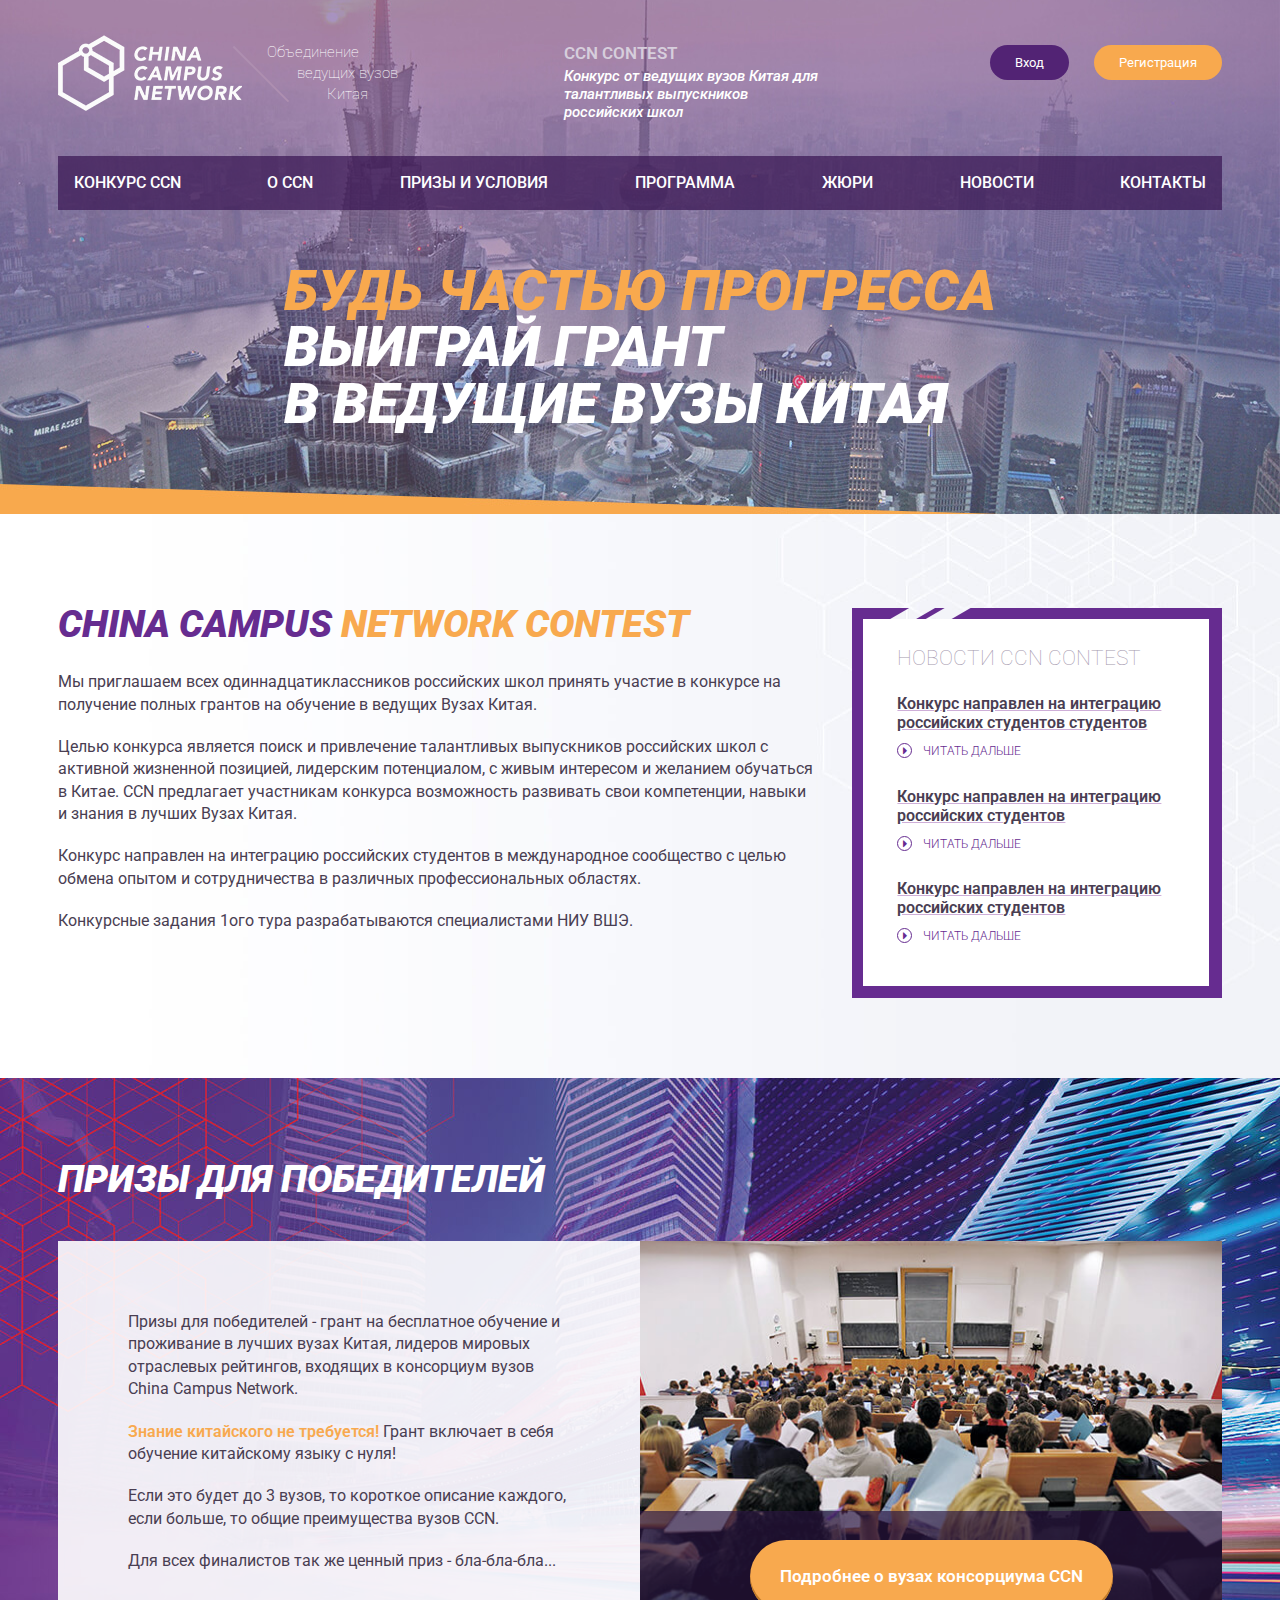
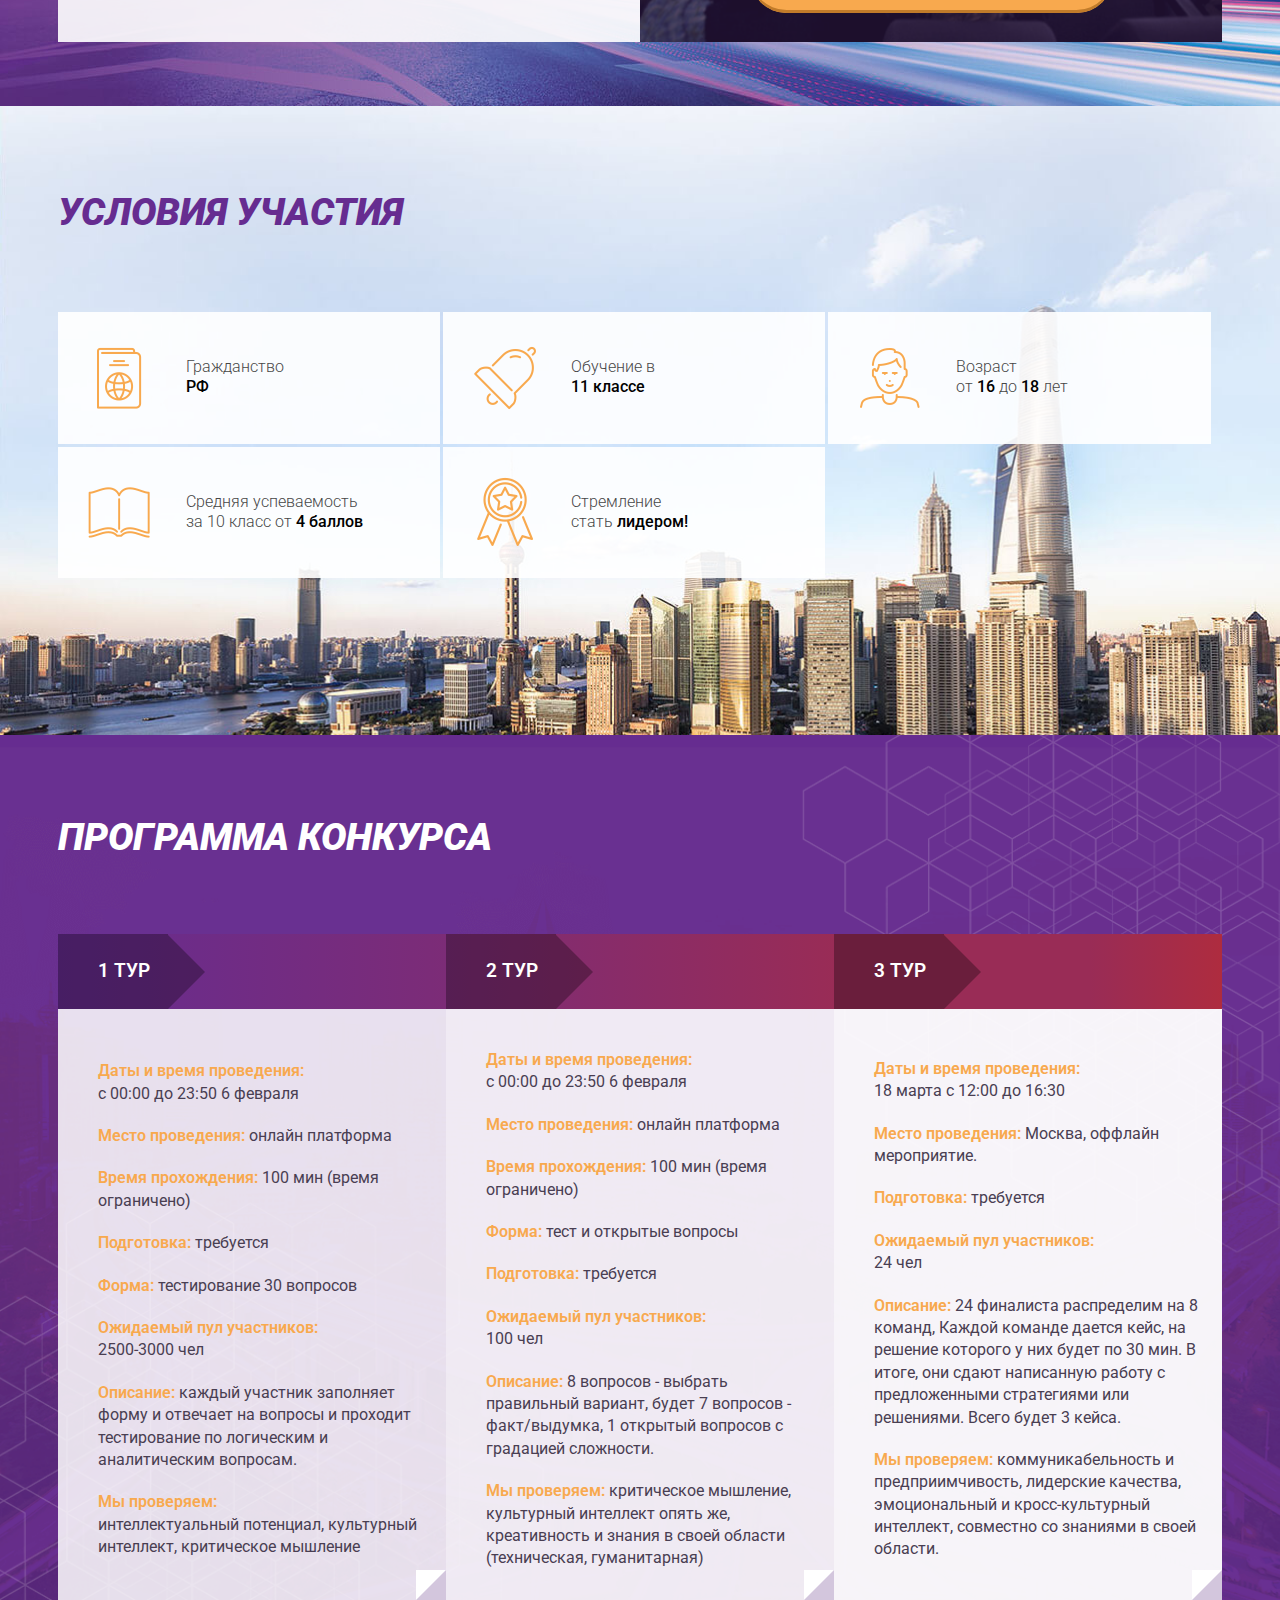
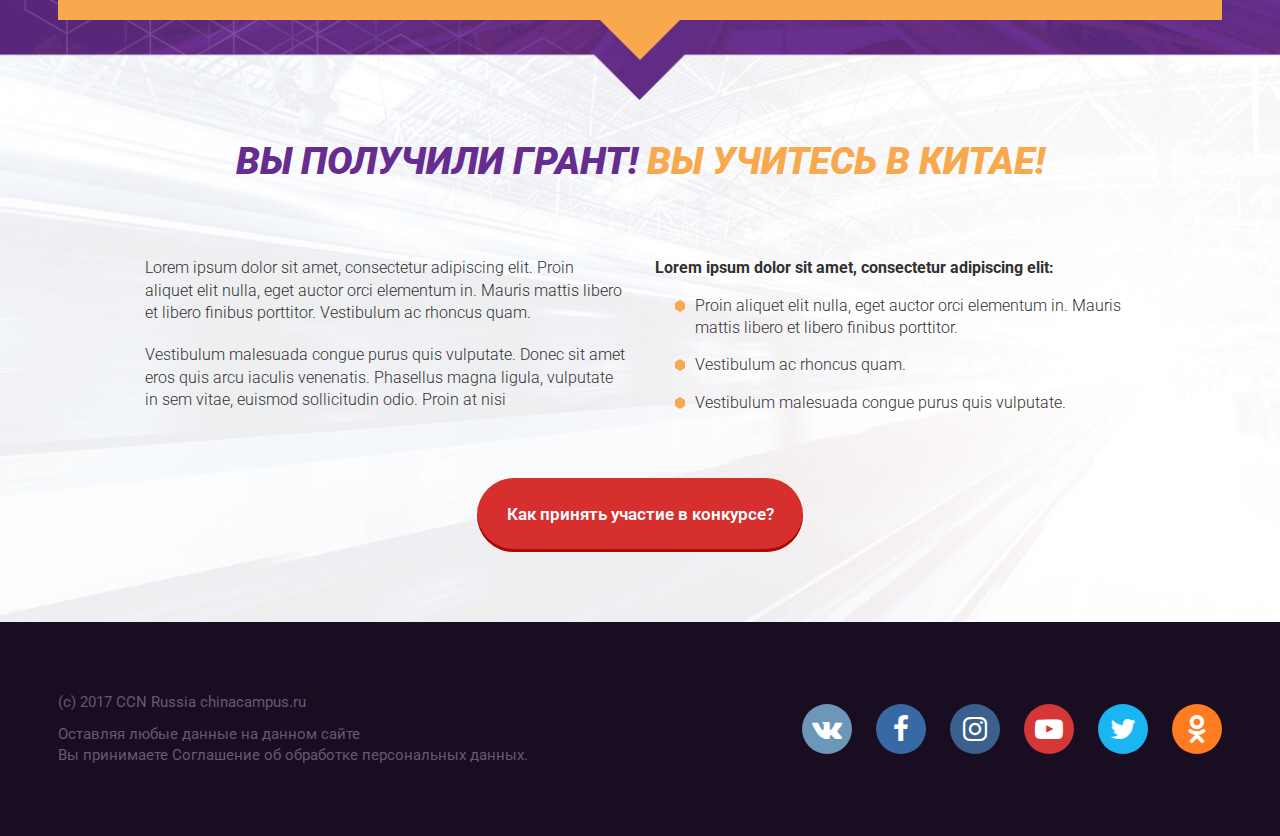
==== commit c796a219: "v 0.2" ====
--- a/index.html
+++ b/index.html
@@ -36,10 +36,14 @@
                 <button class="sign-in">Вход</button>
                 <button class="sign-up">Регистрация</button>
             </div>
+
+            <i class="fa fa-bars"></i>
             
         </div>
 
         <nav>
+
+            <div class="icon-close"></div>
 
             <ul>
                 <li><a href="#">Конкурс CCN</a></li>
@@ -87,30 +91,34 @@
 
         <section class="ccn-news" id="ccn-news">
 
-            <h2>Новости CCN CONTEST</h2>
-
-            <div class="news-item">
-                <div class="title"><span>Конкурс направлен на интеграцию российских студентов студентов российских студентов студентов</span></div>
-                <div class="icon-item">
-                    <i class="fa fa-caret-right"></i>
-                </div>
-                <a href="#">Читать дальше</a>
-            </div>
-
-            <div class="news-item">
-                <div class="title"><span>Конкурс направлен на интеграцию российских студентов</span></div>
-                <div class="icon-item">
-                    <i class="fa fa-caret-right"></i>
-                </div>
-                <a href="#">Читать дальше</a>
-            </div>
-
-            <div class="news-item">
-                <div class="title"><span>Конкурс направлен на интеграцию российских студентов</span></div>
-                <div class="icon-item">
-                    <i class="fa fa-caret-right"></i>
-                </div>
-                <a href="#">Читать дальше</a>
+            <div class="ccn-news-inner">
+
+                <h2>Новости CCN CONTEST</h2>
+
+                <div class="news-item">
+                    <div class="title"><span>Конкурс направлен на интеграцию российских студентов студентов российских студентов студентов</span></div>
+                    <div class="icon-item">
+                        <i class="fa fa-caret-right"></i>
+                    </div>
+                    <a href="#">Читать дальше</a>
+                </div>
+
+                <div class="news-item">
+                    <div class="title"><span>Конкурс направлен на интеграцию российских студентов</span></div>
+                    <div class="icon-item">
+                        <i class="fa fa-caret-right"></i>
+                    </div>
+                    <a href="#">Читать дальше</a>
+                </div>
+
+                <div class="news-item">
+                    <div class="title"><span>Конкурс направлен на интеграцию российских студентов</span></div>
+                    <div class="icon-item">
+                        <i class="fa fa-caret-right"></i>
+                    </div>
+                    <a href="#">Читать дальше</a>
+                </div>
+
             </div>
 
         </section>
@@ -121,30 +129,34 @@
 
         <h2>Призы для победителей</h2>
 
-        <div class="section-info">
-
-            <p>
-                Призы для победителей - грант на бесплатное обучение и проживание в лучших вузах Китая, лидеров мировых отраслевых рейтингов, входящих в консорциум вузов China Campus Network.
-            </p>
-
-            <p>
-                <span>Знание китайского не требуется!</span> Грант включает в себя обучение китайскому языку с нуля!
-            </p>
-
-            <p>
-                Если это будет до 3 вузов, то короткое описание каждого, если больше, то общие преимущества вузов CCN.
-            </p>
-
-            <p>
-                Для всех финалистов так же ценный приз - бла-бла-бла...
-            </p>
-
-        </div>
-
-        <div class="universities">
-
-            <div class="btn-wrapper">
-                <a href="#" class="btn-round">Подробнее о вузах консорциума CCN</a>
+        <div class="section-inner">
+
+            <div class="section-info">
+
+                <p>
+                    Призы для победителей - грант на бесплатное обучение и проживание в лучших вузах Китая, лидеров мировых отраслевых рейтингов, входящих в консорциум вузов China Campus Network.
+                </p>
+
+                <p>
+                    <span>Знание китайского не требуется!</span> Грант включает в себя обучение китайскому языку с нуля!
+                </p>
+
+                <p>
+                    Если это будет до 3 вузов, то короткое описание каждого, если больше, то общие преимущества вузов CCN.
+                </p>
+
+                <p>
+                    Для всех финалистов так же ценный приз - бла-бла-бла...
+                </p>
+
+            </div>
+
+            <div class="universities">
+
+                <div class="btn-wrapper">
+                    <a href="#" class="btn-round">Подробнее о вузах консорциума CCN</a>
+                </div>
+
             </div>
 
         </div>
@@ -189,143 +201,165 @@
 
         <h2>Программа конкурса</h2>
 
-        <ul class="program-caption">
-            <li><span>1 тур</span></li>
-            <li><span>2 тур</span></li>
-            <li><span>3 тур</span></li>
+        <ul>
+
+            <li>
+
+                <div class="program-caption">
+                    <span>1 тур</span>
+                </div>
+
+                <div class="program-tour">
+
+                    <p>
+                        <span class="newline">Даты и время проведения:</span> с 00:00 до 23:50 6 февраля
+                    </p>
+
+                    <p>
+                        <span>Место проведения:</span> онлайн платформа
+                    </p>
+
+                    <p>
+                        <span>Время прохождения:</span> 100 мин (время ограничено)
+                    </p>
+
+                    <p>
+                        <span>Подготовка:</span> требуется
+                    </p>
+
+                    <p>
+                        <span>Форма:</span> тестирование 30 вопросов
+                    </p>
+
+                    <p>
+                        <span class="newline">Ожидаемый пул участников:</span> 2500-3000 чел
+                    </p>
+
+                    <p>
+                        <span>Описание:</span> каждый участник заполняет форму и отвечает на вопросы и проходит тестирование по логическим и аналитическим вопросам.
+                    </p>
+
+                    <p>
+                        <span class="newline">Мы проверяем:</span> интеллектуальный потенциал, культурный интеллект, критическое мышление
+                    </p>
+
+                </div>
+
+            </li>
+
+            <li>
+
+                <div class="program-caption">
+                    <span>2 тур</span>
+                </div>
+
+                <div class="program-tour">
+
+                    <p>
+                        <span class="newline">Даты и время проведения:</span> с 00:00 до 23:50 6 февраля
+                    </p>
+
+                    <p>
+                        <span>Место проведения:</span> онлайн платформа
+                    </p>
+
+                    <p>
+                        <span>Время прохождения:</span> 100 мин (время ограничено)
+                    </p>
+
+                    <p>
+                        <span>Форма:</span> тест и открытые вопросы
+                    </p>
+
+                    <p>
+                        <span>Подготовка:</span> требуется
+                    </p>
+
+                    <p>
+                        <span class="newline">Ожидаемый пул участников:</span> 100 чел
+                    </p>
+
+                    <p>
+                        <span>Описание:</span> 8 вопросов - выбрать правильный вариант, будет 7 вопросов - факт/выдумка, 1 открытый вопросов с градацией сложности.
+                    </p>
+
+                    <p>
+                        <span>Мы проверяем:</span> критическое мышление, культурный интеллект опять же, креативность и знания в своей области (техническая, гуманитарная)
+                    </p>
+
+                </div>
+
+            </li>
+
+            <li>
+
+                <div class="program-caption">
+                    <span>3 тур</span>
+                </div>
+
+                <div class="program-tour">
+
+                    <p>
+                        <span class="newline">Даты и время проведения:</span> 18 марта с 12:00 до 16:30
+                    </p>
+
+                    <p>
+                        <span>Место проведения:</span> Москва, оффлайн мероприятие.
+                    </p>
+
+                    <p>
+                        <span>Подготовка:</span> требуется
+                    </p>
+
+                    <p>
+                        <span class="newline">Ожидаемый пул участников:</span> 24 чел
+                    </p>
+
+                    <p>
+                        <span>Описание:</span> 24 финалиста распределим на 8 команд, Каждой команде дается кейс, на решение которого у них будет по 30 мин. В итоге, они сдают написанную работу с предложенными стратегиями или решениями. Всего будет 3 кейса.
+                    </p>
+
+                    <p>
+                        <span>Мы проверяем:</span> коммуникабельность и предприимчивость, лидерские качества, эмоциональный и кросс-культурный интеллект, совместно со знаниями в своей области.
+                    </p>
+
+                </div>
+
+            </li>
+
         </ul>
 
-        <ul class="program-tours">
-
-            <li>
-
-                <p>
-                    <span class="newline">Даты и время проведения:</span> с 00:00 до 23:50 6 февраля
-                </p>
-
-                <p>
-                    <span>Место проведения:</span> онлайн платформа
-                </p>
-
-                <p>
-                    <span>Время прохождения:</span> 100 мин (время ограничено)
-                </p>
-
-                <p>
-                    <span>Подготовка:</span> требуется
-                </p>
-
-                <p>
-                    <span>Форма:</span> тестирование 30 вопросов
-                </p>
-
-                <p>
-                    <span class="newline">Ожидаемый пул участников:</span> 2500-3000 чел
-                </p>
-
-                <p>
-                    <span>Описание:</span> каждый участник заполняет форму и отвечает на вопросы и проходит тестирование по логическим и аналитическим вопросам.
-                </p>
-
-                <p>
-                    <span class="newline">Мы проверяем:</span> интеллектуальный потенциал, культурный интеллект, критическое мышление
-                </p>
-
-            </li>
-
-            <li>
-
-                <p>
-                    <span class="newline">Даты и время проведения:</span> с 00:00 до 23:50 6 февраля
-                </p>
-
-                <p>
-                    <span>Место проведения:</span> онлайн платформа
-                </p>
-
-                <p>
-                    <span>Время прохождения:</span> 100 мин (время ограничено)
-                </p>
-
-                <p>
-                    <span>Форма:</span> тест и открытые вопросы
-                </p>
-
-                <p>
-                    <span>Подготовка:</span> требуется
-                </p>
-
-                <p>
-                    <span class="newline">Ожидаемый пул участников:</span> 100 чел
-                </p>
-
-                <p>
-                    <span>Описание:</span> 8 вопросов - выбрать правильный вариант, будет 7 вопросов - факт/выдумка, 1 открытый вопросов с градацией сложности.
-                </p>
-
-                <p>
-                    <span>Мы проверяем:</span> критическое мышление, культурный интеллект опять же, креативность и знания в своей области (техническая, гуманитарная)
-                </p>
-
-            </li>
-
-            <li>
-
-                <p>
-                    <span class="newline">Даты и время проведения:</span> 18 марта с 12:00 до 16:30
-                </p>
-
-                <p>
-                    <span>Место проведения:</span> Москва, оффлайн мероприятие.
-                </p>
-
-                <p>
-                    <span>Подготовка:</span> требуется
-                </p>
-
-                <p>
-                    <span class="newline">Ожидаемый пул участников:</span> 24 чел
-                </p>
-
-                <p>
-                    <span>Описание:</span> 24 финалиста распределим на 8 команд, Каждой команде дается кейс, на решение которого у них будет по 30 мин. В итоге, они сдают написанную работу с предложенными стратегиями или решениями. Всего будет 3 кейса.
-                </p>
-
-                <p>
-                    <span>Мы проверяем:</span> коммуникабельность и предприимчивость, лидерские качества, эмоциональный и кросс-культурный интеллект, совместно со знаниями в своей области.
-                </p>
-
-            </li>
-
-        </ul>
-
     </section>
 
     <section class="how-participate" id="how-participate">
 
         <h2>Вы получили грант! <span>Вы учитесь в Китае!</span></h2>
 
-        <div class="section-info">
-
-            <p>
-                Lorem ipsum dolor sit amet, consectetur adipiscing elit. Proin aliquet elit nulla, eget auctor orci elementum in. Mauris mattis libero et libero finibus porttitor. Vestibulum ac rhoncus quam.
-            </p>
-
-            <p>
-                Vestibulum malesuada congue purus quis vulputate. Donec sit amet eros quis arcu iaculis venenatis. Phasellus magna ligula, vulputate in sem vitae, euismod sollicitudin odio. Proin at nisi
-            </p>
-
-        </div>
-
-        <div class="section-list">
-
-            <h3>Lorem ipsum dolor sit amet, consectetur adipiscing elit:</h3>
-
-            <ul>
-                <li><span></span>Proin aliquet elit nulla, eget auctor orci elementum in. Mauris mattis libero et libero finibus porttitor. </li>
-                <li><span></span>Vestibulum ac rhoncus quam.</li>
-                <li><span></span>Vestibulum malesuada congue purus quis vulputate.</li>
-            </ul>
+        <div class="section-inner">
+
+            <div class="section-info">
+
+                <p>
+                    Lorem ipsum dolor sit amet, consectetur adipiscing elit. Proin aliquet elit nulla, eget auctor orci elementum in. Mauris mattis libero et libero finibus porttitor. Vestibulum ac rhoncus quam.
+                </p>
+
+                <p>
+                    Vestibulum malesuada congue purus quis vulputate. Donec sit amet eros quis arcu iaculis venenatis. Phasellus magna ligula, vulputate in sem vitae, euismod sollicitudin odio. Proin at nisi
+                </p>
+
+            </div>
+
+            <div class="section-list">
+
+                <h3>Lorem ipsum dolor sit amet, consectetur adipiscing elit:</h3>
+
+                <ul>
+                    <li><span></span>Proin aliquet elit nulla, eget auctor orci elementum in. Mauris mattis libero et libero finibus porttitor. </li>
+                    <li><span></span>Vestibulum ac rhoncus quam.</li>
+                    <li><span></span>Vestibulum malesuada congue purus quis vulputate.</li>
+                </ul>
+
+            </div>
 
         </div>
 
--- a/css/custom-styles.css
+++ b/css/custom-styles.css
@@ -22,7 +22,8 @@
 }
 
 .wrapper {
-    width: 1280px;
+    width: 100%;
+    max-width: 1280px;
     margin: 0 auto;
     position: relative;
 }
@@ -44,6 +45,12 @@
 section p span {
     color: #f8a94e;
     font-weight: 600;
+}
+.section-inner {
+    display: flex;
+    justify-content: flex-start;
+    align-items: stretch;
+    flex-wrap: wrap;
 }
 h1 {
     display: inline-block;
@@ -234,8 +241,15 @@
     color: #f8a94e;
 }
 
+.header-top .fa-bars {
+    display: none;
+}
+
 nav {
     background: rgba(55, 20, 81, 0.7);
+}
+nav .icon-close {
+    display: none;
 }
 nav ul {
     display: flex;
@@ -272,6 +286,7 @@
     align-items: center;
     background: #190d21;
     padding: 5.5% 4.5%;
+    position: relative;
 }
 
 .footer-info  p {
@@ -360,6 +375,11 @@
     background: transparent url('../images/background-2.png') no-repeat center;
     background-size: 100%;
     padding: 40px 45px;
+}
+.ccn-news-inner {
+    width: 100%;
+    max-height: 100%;
+    overflow: hidden;
 }
 .ccn-news h2 {
     font-size: 1.294117647058824em;
@@ -433,10 +453,6 @@
     background-size: cover;
     padding-top: 5.85%;
     padding-bottom: 5%;
-    display: flex;
-    justify-content: flex-start;
-    align-items: stretch;
-    flex-wrap: wrap;
 }
 .prizes h2 {
     display: block;
@@ -485,14 +501,19 @@
     margin-bottom: 6.25%;
 }
 
+.conditions ul {
+    display: flex;
+    justify-content: flex-start;
+    align-items: stretch;
+    flex-wrap: wrap;
+}
 .conditions ul li {
     display: block;
     width: calc(33% - 2px);
-    float: left;
     margin-right: 3px;
     margin-bottom: 3px;
     background: rgba(255, 255, 255, 0.9);
-    padding: 4% 2% 4% 11%;
+    padding: 45px 2% 45px 11%;
     position: relative;
 }
 .conditions ul li:nth-child(3n) {
@@ -545,25 +566,51 @@
     margin-bottom: 6%;
     color: #ffffff;
 }
-
+.program ul {
+    display: flex;
+    justify-content: flex-start;
+    align-items: stretch;
+    border-bottom: 20px solid #f8a94e;
+    position: relative;
+}
+.program ul:after {
+    content: '';
+    display: block;
+    width: 0;
+    height: 0;
+    border-top: 60px solid #f8a94e;
+    border-left: 60px solid transparent;
+    border-right: 60px solid transparent;
+    position: absolute;
+    margin: auto;
+    left: 0;
+    right: 0;
+    top: 100%;
+}
+.program ul li {
+    display: flex;
+    justify-content: flex-start;
+    align-items: stretch;
+    flex-wrap: wrap;
+    width: 33.333333333%;
+}
 .program-caption {
-    background: linear-gradient(to right, #662c90, #7c2c77 33%, #992c56 66%, #ae2c3f);
-}
-.program-caption:after {
-    content: '';
-    display: block;
-    clear: both;
-}
-.program-caption li {
-    display: block;
-    float: left;
-    width: 33.33333%;
+    width: 100%;
     height: 75px;
     padding: 0 40px;
     text-transform: uppercase;
     position: relative;
 }
-.program-caption li span {
+.program ul li:nth-child(1) .program-caption {
+    background: linear-gradient(to right, #662c90, #7c2c77);
+}
+.program ul li:nth-child(2) .program-caption {
+    background: linear-gradient(to right, #7c2c77, #992c56);
+}
+.program ul li:nth-child(3) .program-caption {
+    background: linear-gradient(to right, #992c56 66%, #ae2c3f);
+}
+.program-caption span {
     line-height: 75px;
     font-weight: 600;
     color: #ffffff;
@@ -571,7 +618,7 @@
     position: relative;
     z-index: 3;
 }
-.program-caption li:before {
+.program-caption:before {
     content: '';
     display: block;
     width: 110px;
@@ -581,7 +628,7 @@
     left: 0;
     top: 0;
 }
-.program-caption li:after {
+.program-caption:after {
     content: '';
     height: 0;
     width: 0;
@@ -593,34 +640,12 @@
     top: 1px;
 }
 
-.program-tours {
-    display: flex;
-    justify-content: flex-start;
-    align-items: stretch;
-    border-bottom:20px solid #f8a94e;
-    position: relative;
-}
-.program-tours:after {
-    content: '';
-    display: block;
-    width: 0;
-    height: 0;
-    border-top: 60px solid #f8a94e;
-    border-left: 60px solid transparent;
-    border-right: 60px solid transparent;
-    position: absolute;
-    margin: auto;
-    left: 0;
-    right: 0;
-    top: 100%;
-}
-.program-tours li {
-    display: block;
-    width: 33.3333%;
+.program-tour {
+    display: block;
     padding: 20px 20px 10px 40px;
     position: relative;
 }
-.program-tours li:before {
+.program-tour:before {
     content: '';
     display: block;
     width: 30px;
@@ -630,7 +655,7 @@
     right: 0;
     bottom: 0;
 }
-.program-tours li:after {
+.program-tour:after {
     content: '';
     display: block;
     width: 0;
@@ -642,20 +667,20 @@
     right: 0;
     bottom: 0;
 }
-.program-tours li:nth-child(1) {
+.program ul li:nth-child(1) {
     background: rgba(255, 2555, 255, 0.85);
 }
-.program-tours li:nth-child(2) {
+.program ul li:nth-child(2) {
     background: rgba(255, 2555, 255, 0.9);
 }
-.program-tours li:nth-child(3) {
+.program ul li:nth-child(3) {
     background: rgba(255, 2555, 255, 0.95);
 }
 .program-tours li p {
     margin: 15px 0;
     color: #525362;
 }
-.program-tours li p .newline {
+.program-tour p .newline {
     display: block;
 }
 
@@ -668,10 +693,11 @@
     background-size: cover;
     padding-top: 6.25%;
     padding-bottom: 5.5%;
-    display: flex;
+    text-align: center;
+}
+.how-participate .section-inner {
     justify-content: center;
-    align-items: flex-start;
-    flex-wrap: wrap;
+    text-align: left;
 }
 .how-participate h2 {
     display: block;
@@ -744,4 +770,298 @@
 }
 .how-participate .btn-round:active {
     background: rgba(166, 9, 9, 1);
+}
+
+/**********************************************************************************************************************
+********** media-queries
+***********************************************************************************************************************/
+
+@media(max-width: 1280px) {
+
+    * {
+        font-size: 16px;
+    }
+    .header-info {
+        width: 260px;
+    }
+    nav ul {
+        padding: 0;
+    }
+    .conditions ul li div {
+        font-size: 1em;
+    }
+
+}
+
+@media(max-width: 980px) {
+
+    nav {
+        display: block;
+        position: fixed;
+        left: 0;
+        top: -100%;
+        width: 100%;
+        height: 100%;
+        background: rgba(102, 44, 144, 0.96);
+        padding: 30px 45px;
+        overflow: auto;
+        z-index: 100;
+        -webkit-transition: 0.4s;
+        -moz-transition: 0.4s;
+        -ms-transition: 0.4s;
+        -o-transition: 0.4s;
+        transition: 0.4s;
+    }
+    nav.active {
+        top: 0;
+    }
+    nav .icon-close {
+        display: block;
+        width: 27px;
+        height: 27px;
+        background: url('../images/icon-close.png') no-repeat;
+        position: absolute;
+        top: 30px;
+        right: 45px;
+        -webkit-transition: 0.6s;
+        -moz-transition: 0.6s;
+        -ms-transition: 0.6s;
+        -o-transition: 0.6s;
+        transition: 0.6s;
+    }
+    nav .icon-close:hover {
+        -webkit-transform: rotate(180deg);
+        -moz-transform: rotate(180deg);
+        -ms-transform: rotate(180deg);
+        -o-transform: rotate(180deg);
+        transform: rotate(180deg);
+    }
+    nav .icon-close:active {
+        -webkit-transform: scale(0.8);
+        -moz-transform: scale(0.8);
+        -ms-transform: scale(0.8);
+        -o-transform: scale(0.8);
+        transform: scale(0.8);
+    }
+
+    nav ul {
+        display: block;
+        text-align: left;
+    }
+    nav ul li a, nav ul li a:hover, nav ul li a:active {
+        display: inline-block;
+        background: none;
+        padding: 0.5em 0;
+    }
+    nav .sign-block {
+        margin-top: 20px;
+    }
+    .header-top {
+        position: relative;
+        padding: 20px 0 150px;
+    }
+    .header-top .fa-bars {
+        display: block;
+        font-size: 40px;
+        color: #ffffff;
+        float: right;
+    }
+    .header-info {
+        width: 100%;
+        max-width: 500px;
+        position: absolute;
+        left: 4.5%;
+        bottom: 30px;
+        font-size: 1.5em;
+    }
+    .header-info span {
+        font-size: 1.5em;
+        color: #f8a94e;
+    }
+    .sign-block {
+        display: none;
+    }
+    nav.active .sign-block {
+        display: block;
+    }
+
+    h1 {
+        display: none;
+    }
+    .logo:after, .tagline {
+        display: none;
+    }
+
+    .about-ccn {
+        background: #ffffff;
+    }
+    .ccn-news {
+        display: none;
+    }
+    .about-ccn .section-info {
+        float: none;
+        width: 100%;
+    }
+
+    .prizes .section-inner {
+        display: block;
+    }
+    .prizes .section-info, .prizes .universities {
+        width: 100%;
+        height: auto;
+    }
+    .prizes .universities {
+        background: none;
+    }
+    .prizes .universities .btn-wrapper {
+        position: static;
+        background: none;
+    }
+    .prizes .universities .btn-round {
+        margin: 30px 0 0;
+    }
+
+    .conditions ul li, .conditions ul li:nth-child(3n) {
+        width: calc(50% - 2px);
+        margin-right: 3px;
+        padding-left: 95px;
+    }
+    .conditions ul li:nth-child(2n) {
+        margin-right: 0;
+    }
+    .conditions ul li:before {
+        left: 15px;
+    }
+
+    .program {
+        background: #662c90 url('../images/background-5-mobile.png') no-repeat right top;
+        background-size: 25% auto;
+        margin-bottom: 0;
+        padding-bottom: 40px;
+    }
+    .program ul {
+        display: block;
+        border-bottom: none;
+    }
+    .program ul li {
+        width: 100%;
+        position: relative;
+        border-bottom: 15px solid #f8a94e;
+        margin-bottom: 50px;
+    }
+    .program ul li:last-child {
+        margin-bottom: 0;
+    }
+    .program ul li:after, .program:after {
+        content: '';
+        display: block;
+        width: 0;
+        height: 0;
+        border-top: 25px solid #f8a94e;
+        border-left: 25px solid transparent;
+        border-right: 25px solid transparent;
+        position: absolute;
+        margin: auto;
+        left: 0;
+        right: 0;
+        top: calc(100% + 14px);
+    }
+    .program:after {
+        border-top: 25px solid #662c90;
+        border-left: 25px solid transparent;
+        border-right: 25px solid transparent;
+        clear: none;
+        top: calc(100% - 1px);
+    }
+    .program ul:after, .program-tour:before, .program-tour:after {
+        display: none;
+    }
+
+    .how-participate .section-info, .how-participate .section-list {
+        width: 50%;
+    }
+    footer[role='contentinfo'] {
+        background: #0e0713;
+        padding-top: 150px;
+    }
+    .social-links {
+        padding-top: 35px;
+        text-align: center;
+        position: absolute;
+        top: 0;
+        left: 0;
+        right: 0;
+        height: 120px;
+        background: #190d21;
+    }
+    .footer-info {
+        margin: 0 auto;
+        width: 420px;
+    }
+
+}
+
+@media(max-width: 768px) {
+
+    h2 {
+        font-size: 1.7em;
+    }
+    .how-participate .section-info, .how-participate .section-list {
+        width: 100%;
+        padding-left: 0;
+    }
+    .conditions ul li, .conditions ul li:nth-child(2n), .conditions ul li:nth-child(3n) {
+        width: 100%;
+        margin-right: 0;
+    }
+
+}
+
+@media(max-width: 480px) {
+
+    .header-info {
+        font-size: 1.3em;
+    }
+    .prizes .btn-round {
+        width: 100%;
+        padding: 1em 3em;
+    }
+    .btn-round {
+        font-size: 1em;
+    }
+    .conditions ul li {
+        padding-top: 25px;
+        padding-bottom: 25px;
+    }
+    .prizes .section-info, .program-tour {
+        padding: 20px;
+    }
+    .how-participate {
+        padding-top: 40px;
+    }
+    footer[role='contentinfo'] .social-links li {
+        margin-right: 10px;
+    }
+    footer[role='contentinfo'] .social-links li a {
+        width: 35px;
+        height: 35px;
+    }
+    footer .social-links li a i {
+        font-size: 20px;
+        line-height: 35px;
+    }
+    .how-participate .btn-round {
+        padding-left: 0;
+        padding-right: 0;
+        width: 100%;
+    }
+
+}
+
+@media(max-width: 360px) {
+
+    .header-info {
+        font-size: 1.15em;
+    }
+
 }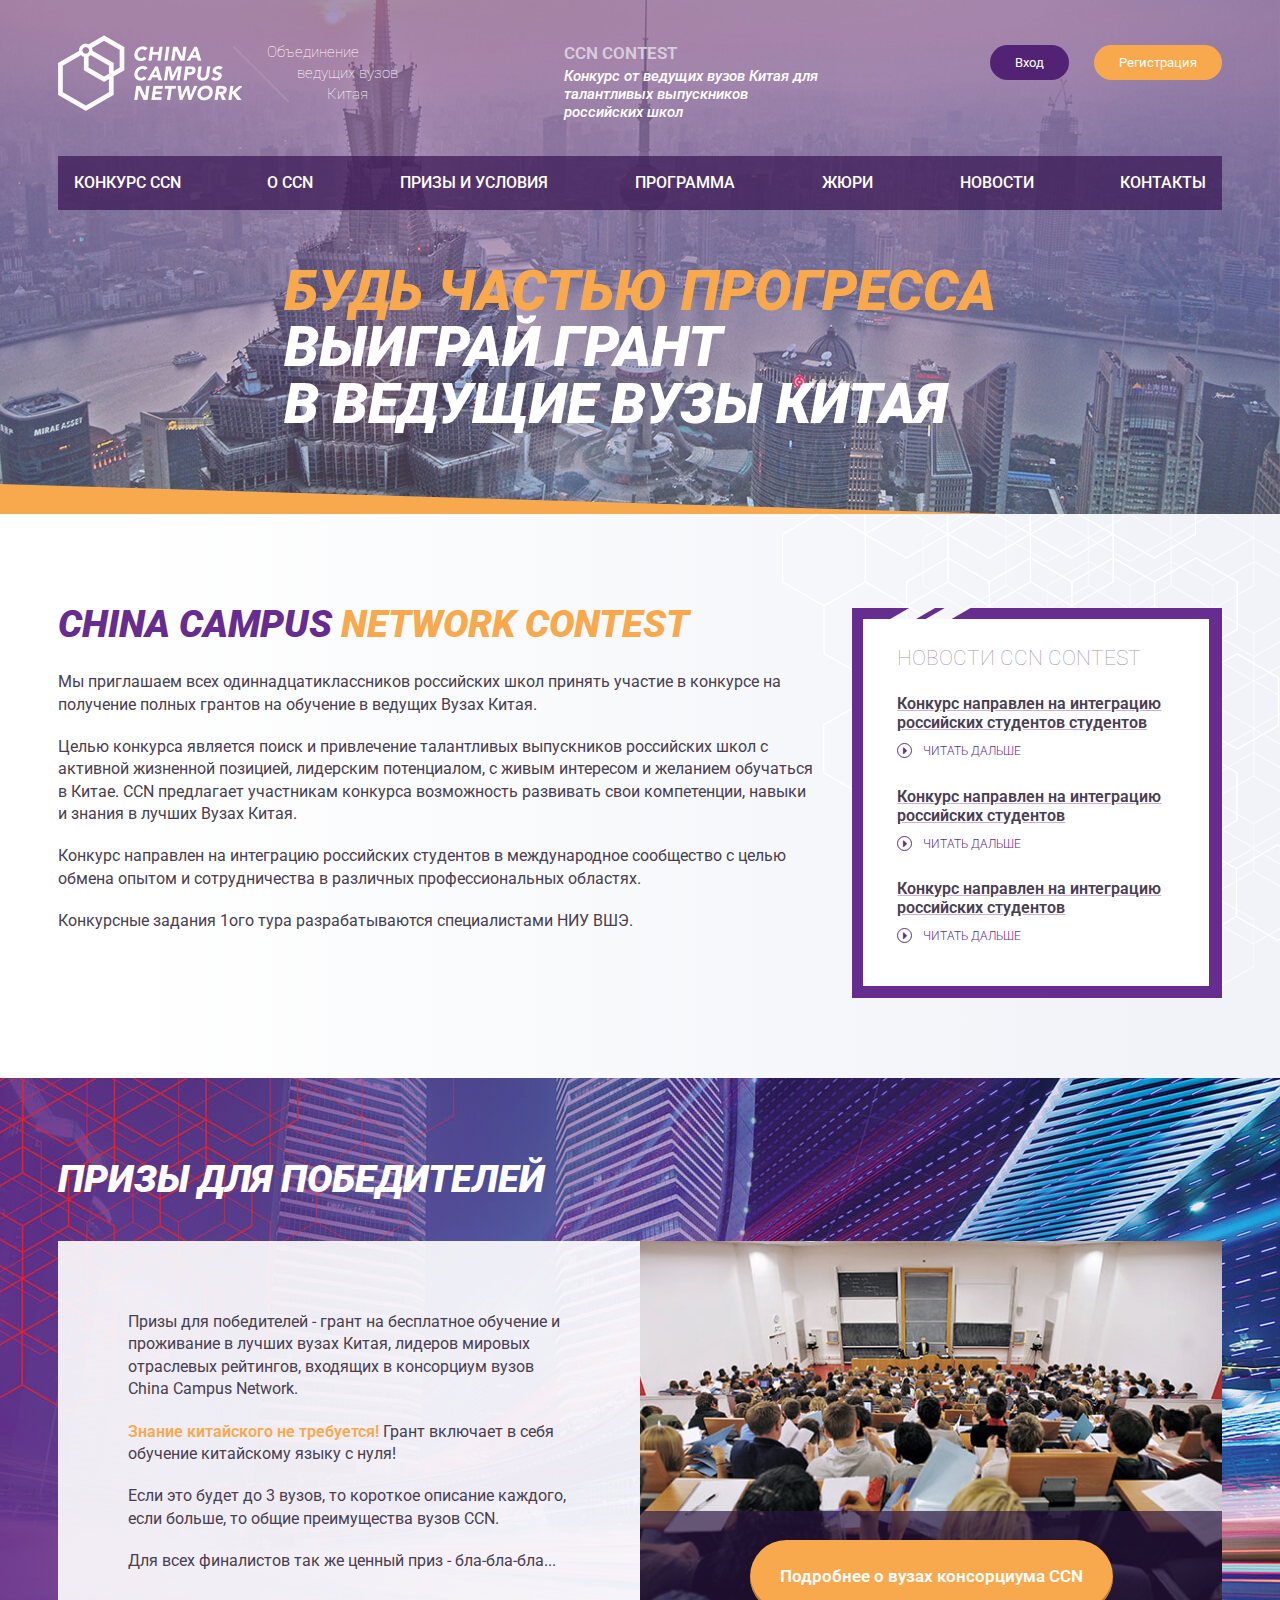
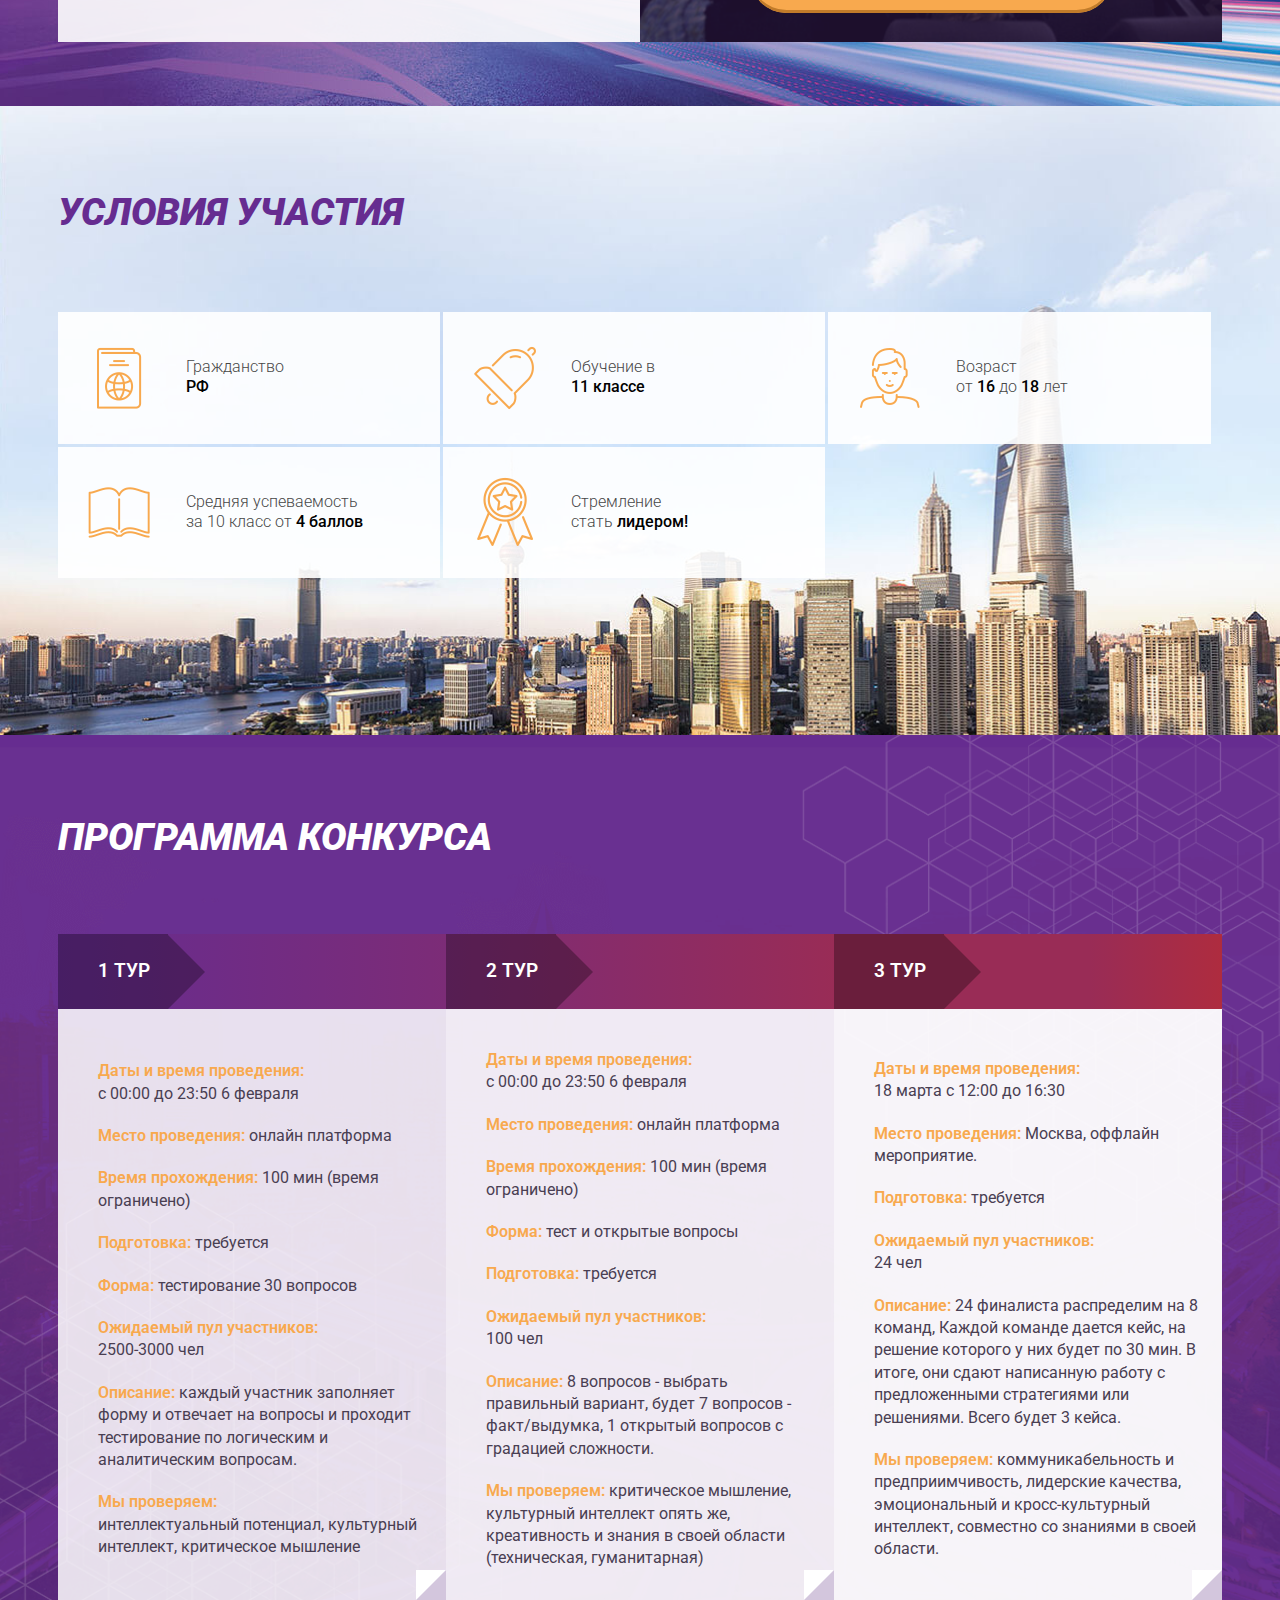
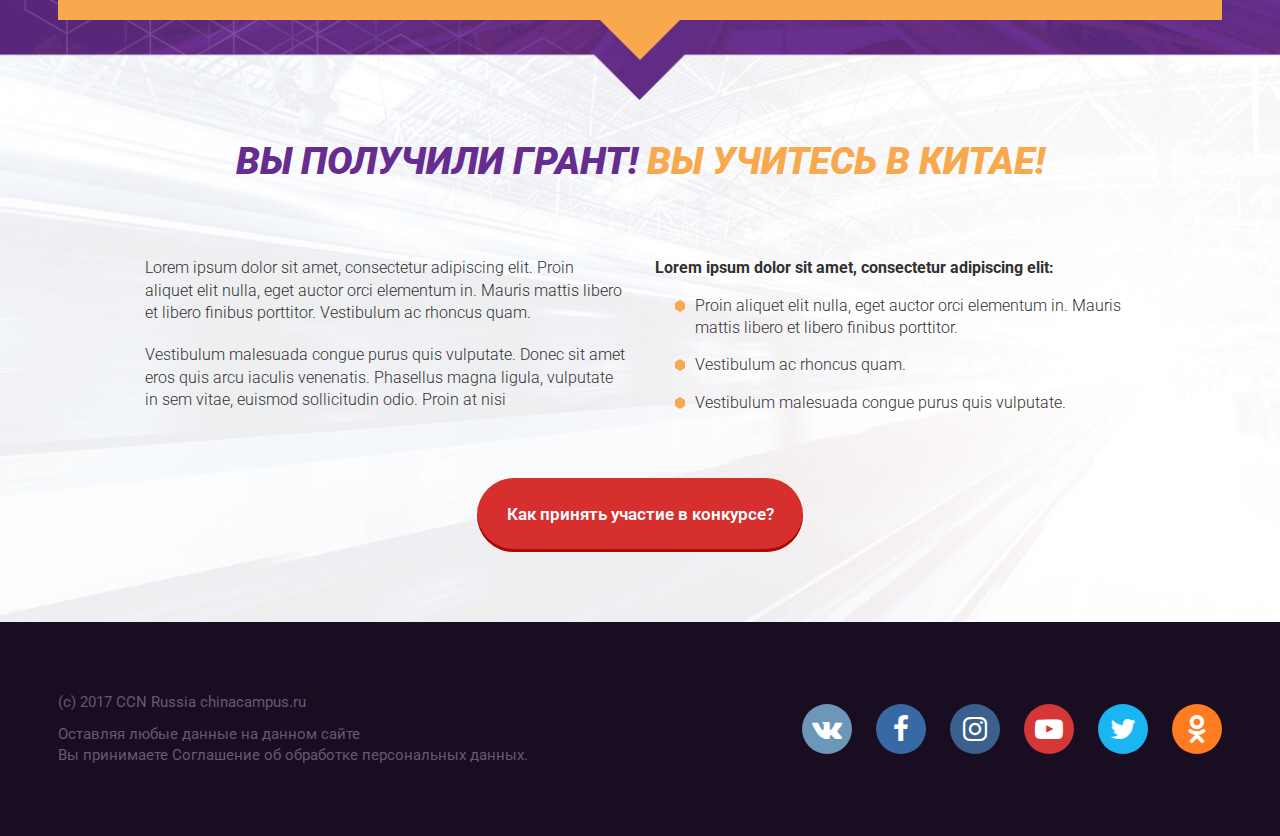
==== commit 93d86cfb: "final" ====
--- a/index.html
+++ b/index.html
@@ -4,6 +4,7 @@
     <meta charset="UTF-8">
     <meta name="viewport" content="width=device-width, initial-scale=1.0">
     <title>China campus network - объединение ведущих вузов Китая</title>
+    <link rel="icon" type="image/png" href="images/favicon.png">
     <link rel="stylesheet" href="css/custom-styles.css">
     <link rel="stylesheet" href="https://cdnjs.cloudflare.com/ajax/libs/font-awesome/4.7.0/css/font-awesome.min.css">
 </head>
@@ -17,7 +18,7 @@
 
             <div class="logo-block">
 
-                <a href="#" class="logo"><img src="images/logo.png" alt="logo"></a>
+                <a href="index.html" class="logo"><img src="images/logo.png" alt="logo"></a>
 
                 <div class="tagline">
                     <span>Объединение</span>
@@ -47,10 +48,10 @@
 
             <ul>
                 <li><a href="#">Конкурс CCN</a></li>
-                <li><a href="#">О CCN</a></li>
+                <li><a href="about-ccn.html">О CCN</a></li>
                 <li><a href="#">Призы и условия</a></li>
                 <li><a href="#">Программа</a></li>
-                <li><a href="#">Жюри</a></li>
+                <li><a href="jury.html">Жюри</a></li>
                 <li><a href="#">Новости</a></li>
                 <li><a href="#">Контакты</a></li>
             </ul>
--- a/css/custom-styles.css
+++ b/css/custom-styles.css
@@ -358,8 +358,7 @@
 .about-ccn {
     padding-top: 7.4%;
     padding-bottom: 6.25%;
-    background: url('../images/background-1.jpg') no-repeat right top;
-    background-size: cover;
+    background: url('../images/background-1.png') no-repeat right -100px, linear-gradient(to right, #ffffff 10%, #f1f3f8 90%);
 }
 .section-info h2 {
     margin-top: -10px;
@@ -773,6 +772,202 @@
 }
 
 /**********************************************************************************************************************
+********** inner-pages
+***********************************************************************************************************************/
+.inner-page header[role='banner']{
+    background: transparent url('../images/background-header-inner.jpg') no-repeat center bottom;
+    background-size: cover;
+    padding-bottom: 5.5%;
+}
+
+.inner-page h1 {
+    color: #662c90;
+    text-transform: uppercase;
+    font-size: 2.352941176470588em;
+    font-weight: 900;
+    font-style: italic;
+    margin: 6.25% 0;
+}
+.about-ccn h1 {
+    margin: 0 0 10px 0;
+}
+.inner-page .header-info {
+    margin-top: 10px;
+    font-size: 1.176470588235294em;
+}
+
+/* jury */
+
+.jury {
+    background: #eeeeee url('../images/background-1.png') no-repeat right -100px;
+    padding-bottom: 7.5%;
+}
+
+.jury-list {
+    display: flex;
+    flex-wrap: wrap;
+    justify-content: space-between;
+    align-items: stretch;
+}
+.jury-list li {
+    display: block;
+    width: calc(50% - 15px);
+    height: 300px;
+    margin-bottom: 30px;
+    background: #ffffff;
+    position: relative;
+}
+.jury-list .image-wrap {
+    display: block;
+    width: 200px;
+    height: 300px;
+    overflow: hidden;
+    position: relative;
+    float: left;
+}
+.jury-list .image-wrap img {
+    display: block;
+    height: 100%;
+    width: auto;
+    min-width: 100%;
+    position: absolute;
+    left: 0;
+    top: 0;
+}
+.jury-name {
+    color: #493e52;
+    font-size: 1.176470588235294em;
+    font-weight: 600;
+    text-transform: uppercase;
+    padding: 30px  30px 0;
+    overflow: hidden;
+    text-overflow: ellipsis;
+    white-space: nowrap;
+    width: calc(100% - 200px);
+    margin-left: 200px;
+}
+.jury-details {
+    color: #adadad;
+    font-weight: 600;
+    font-style: italic;
+    padding: 0 30px;
+    margin: 10px 0 20px 200px;
+    height: 40px;
+    overflow: hidden;
+    width: calc(100% - 200px);
+    line-height: 1.2;
+}
+.jury-decor {
+    display: block;
+    width: calc(100% - 200px);
+    height: 15px;
+    background: #662c90;
+    position: relative;
+    margin-left: 200px;
+}
+.jury-decor:before, .jury-decor:after {
+    content: '';
+    display: block;
+    height: 65px;
+    width: 13px;
+    background: #ffffff;
+    position: absolute;
+    top: -25px;
+    left: 37px;
+    -webkit-transform: rotate(60deg);
+    -moz-transform: rotate(60deg);
+    -ms-transform: rotate(60deg);
+    -o-transform: rotate(60deg);
+    transform: rotate(60deg);
+}
+.jury-decor:after {
+    left: 75px;
+}
+.jury-text {
+    padding: 15px 30px 0;
+    color: #16172f;
+    position: relative;
+    max-width: 500px;
+    width: calc(100% - 200px);
+    margin-left: 200px;
+    height: 130px;
+    overflow: hidden;
+}
+
+/* universities-inner */
+.universities-inner {
+    background: #662c90 url('../images/background-universities-inner.jpg') no-repeat center top;
+    background-size: cover;
+    text-align: center;
+    padding-bottom: 50px;
+}
+.universities-inner h2 {
+    display: inline-block;
+    text-align: left;
+    width: 100%;
+    color: #ffffff;
+    line-height: 1.2;
+    margin: 6% 0;
+}
+.universities-inner h2 span {
+    display: block;
+    font-size: 0.75em;
+    font-weight: 300;
+    text-transform: lowercase;
+    line-height: 1;
+    font-style: normal;
+}
+.universities-list {
+    display: flex;
+    justify-content: space-between;
+    align-items: stretch;
+    flex-wrap: wrap;
+    margin-bottom: 20px;
+}
+.universities-list li {
+    display: block;
+    width: calc(50% - 15px);
+    margin-bottom: 30px;
+    background: rgba(255, 255, 255, 0.95) url('../images/background-university-inner.png') no-repeat -50px 120px;
+    padding: 35px;
+    text-align: left;
+}
+.universities-list .image-wrap {
+    display: block;
+    width: 93px;
+    height: 93px;
+    float: left;
+    position: relative;
+    overflow: hidden;
+}
+.universities-list .image-wrap img {
+    display: block;
+    width: 100%;
+    height: auto;
+}
+.university-info {
+    float: right;
+    width: calc(100% - 118px);
+}
+.university-name, .university-text, .university-name-chines {
+    color: #493e52;
+}
+.university-name {
+    font-weight: 600;
+    font-size: 1.176470588235294em;
+    line-height: 1.2;
+}
+.university-name-chines {
+    font-weight: 500;
+    margin: 15px 0;
+}
+.universities-inner .btn-round {
+    font-size: 20px;
+    padding: 1.2em 1.5em;
+}
+
+
+/**********************************************************************************************************************
 ********** media-queries
 ***********************************************************************************************************************/
 
@@ -784,11 +979,38 @@
     .header-info {
         width: 260px;
     }
+    .inner-page .header-info {
+        width: 280px;
+    }
     nav ul {
         padding: 0;
     }
     .conditions ul li div {
         font-size: 1em;
+    }
+    .jury-list .image-wrap {
+        width: 160px;
+        height: 240px;
+    }
+    .jury-list li {
+        height: 240px;
+    }
+    .jury-name {
+        padding-top: 20px;
+        font-size: 1em;
+    }
+    .jury-details {
+        font-size: 0.9em;
+        margin: 7px 0 15px;
+        height: 35px;
+    }
+    .jury-name, .jury-details, .jury-text, .jury-decor {
+        width: calc(100% - 160px);
+        margin-left: 160px;
+    }
+    .jury-text {
+        font-size: 0.9em;
+        height: 95px;
     }
 
 }
@@ -878,6 +1100,12 @@
         font-size: 1.5em;
         color: #f8a94e;
     }
+    .inner-page .header-info {
+        width: 100%;
+        font-size: 1.25em;
+        margin-top: 0;
+        bottom: 40px;
+    }
     .sign-block {
         display: none;
     }
@@ -894,6 +1122,9 @@
 
     .about-ccn {
         background: #ffffff;
+    }
+    .inner-page .about-ccn {
+        background: #eeeeee url('../images/background-1.png') no-repeat 120% -275px;
     }
     .ccn-news {
         display: none;
@@ -998,13 +1229,66 @@
         margin: 0 auto;
         width: 420px;
     }
+    .inner-page h1 {
+        display: inline-block;
+        width: 100%;
+    }
+    .jury-list li {
+        height: auto;
+    }
+    .jury-list .image-wrap {
+        width: 100px;
+        height: 150px;
+    }
+    .jury-name , .jury-details {
+        width: calc(100% - 100px);
+        margin-left: 100px;
+        padding-left: 20px;
+    }
+    .jury-details {
+        height: 50px;
+    }
+    .jury-decor {
+        position: absolute;
+        top: 135px;
+        left: 100px;
+        right: 0;
+        width: auto;
+        margin: 0;
+        z-index: 10;
+    }
+    .jury-name {
+        font-size: 1.1em;
+        white-space: normal;
+        padding-top: 15px;
+        height: 63px;
+    }
+    .jury-text {
+        width: 100%;
+        margin: 0;
+        height: auto;
+        padding: 15px;
+    }
+    .universities-list li {
+        padding: 20px;
+    }
+    .universities-list .image-wrap {
+        width: 65px;
+        height: 65px;
+    }
+    .university-info {
+        width: calc(100% - 85px);
+    }
 
 }
 
 @media(max-width: 768px) {
 
-    h2 {
+    h2, .inner-page h1 {
         font-size: 1.7em;
+    }
+    .inner-page h1 {
+        line-height: 1.2;
     }
     .how-participate .section-info, .how-participate .section-list {
         width: 100%;
@@ -1013,6 +1297,33 @@
     .conditions ul li, .conditions ul li:nth-child(2n), .conditions ul li:nth-child(3n) {
         width: 100%;
         margin-right: 0;
+    }
+    .jury-list li {
+        width: 100%;
+    }
+    .jury-name, .jury-details {
+        max-width: 350px;
+    }
+    .jury-details {
+        margin-bottom: 25px;
+        font-size: 0.94em;
+        height: 55px;
+    }
+    .universities-list li {
+        width: 100%;
+    }
+    .jury-name {
+        font-size: 1.13em;
+    }
+    .jury-decor:before, .jury-decor:after {
+        top: -23px;
+    }
+    .jury-text {
+        font-size: 1.06em;
+        float: left;
+    }
+    .inner-page .about-ccn {
+        background: #eeeeee url('../images/background-1.png') no-repeat 200px -275px;
     }
 
 }
@@ -1055,6 +1366,20 @@
         padding-right: 0;
         width: 100%;
     }
+    .inner-page h1 span {
+        display: inline;
+    }
+    .jury-name , .jury-details {
+        padding-left: 10px;
+        padding-right: 10px;
+    }
+    .inner-page .about-ccn {
+        background: #eeeeee url('../images/background-1.png') no-repeat 150px -275px;
+    }
+    .universities-inner .btn-round {
+        padding: 0.7em 1.5em;
+        line-height: 1.2;
+    }
 
 }
 
@@ -1063,5 +1388,11 @@
     .header-info {
         font-size: 1.15em;
     }
+    .sign-up {
+        margin-left: 15px;
+    }
+    .inner-page .header-info {
+        left: 3%;
+    }
 
 }